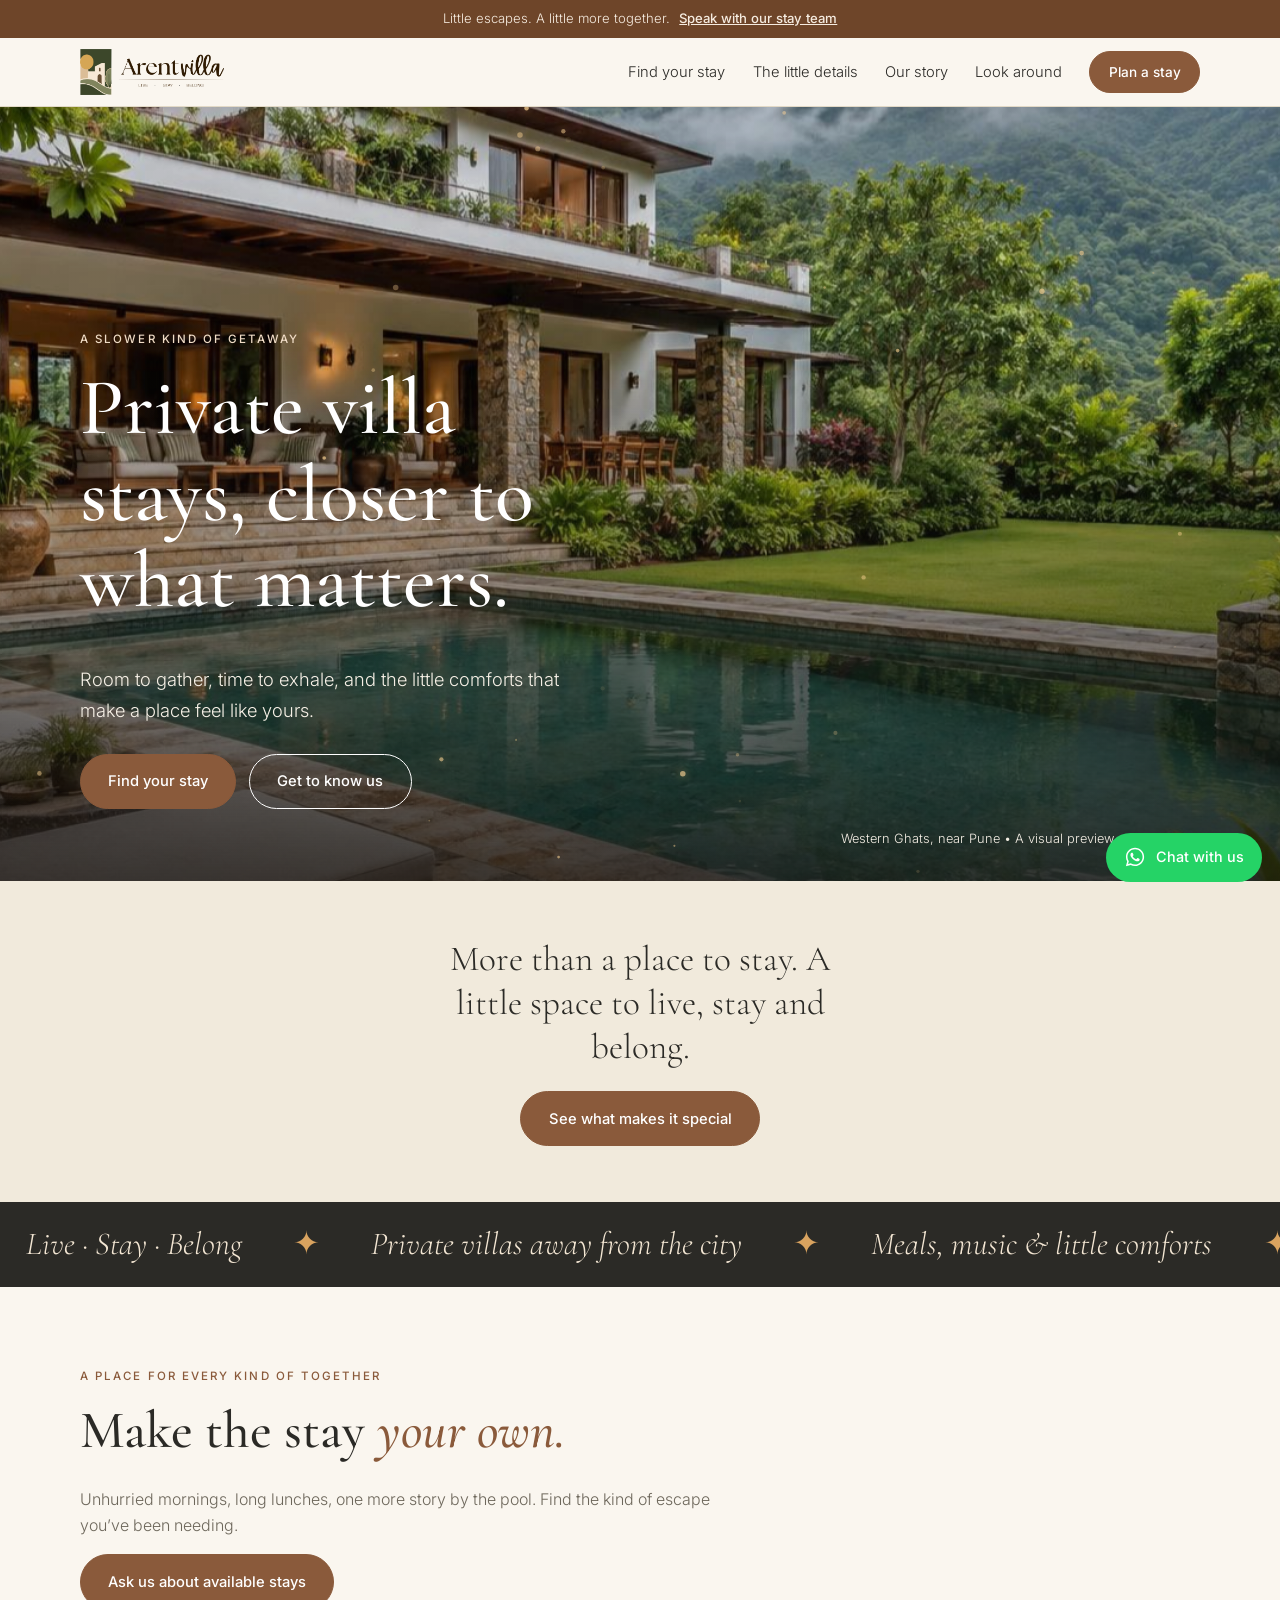
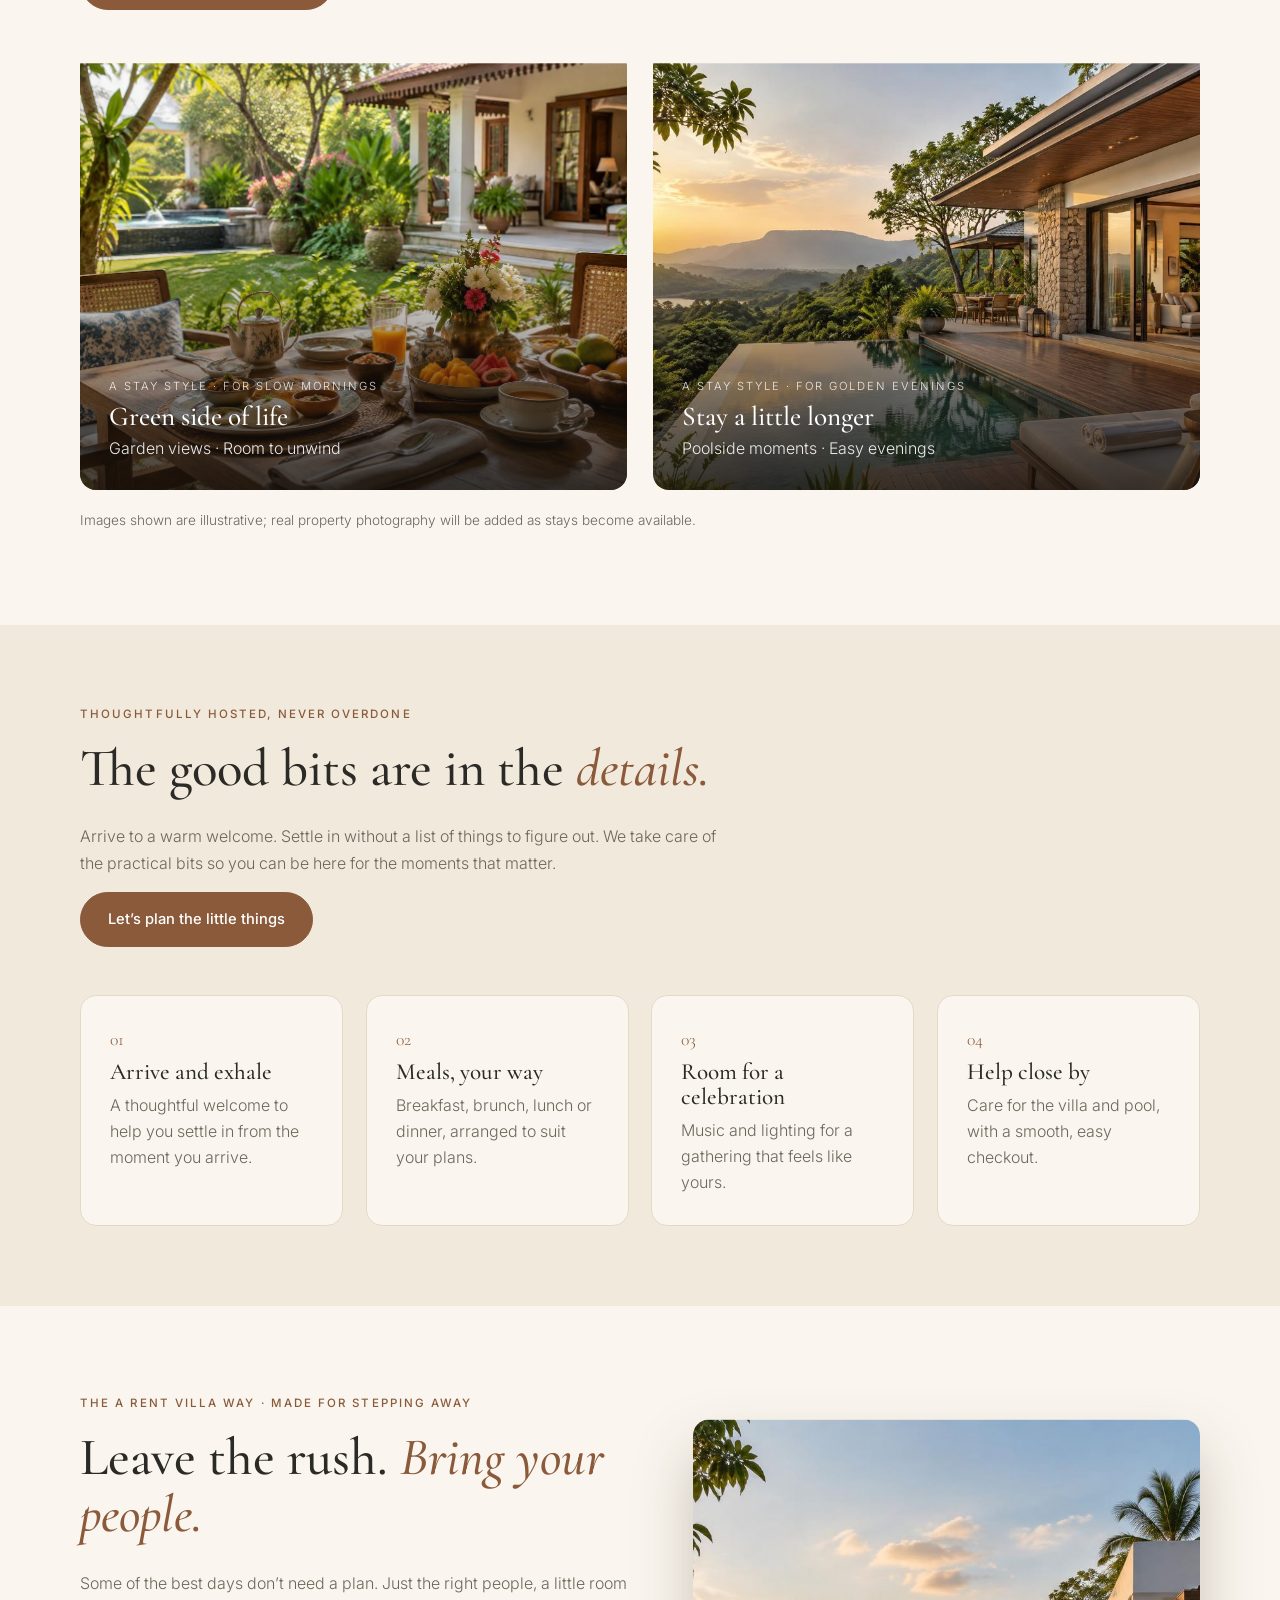
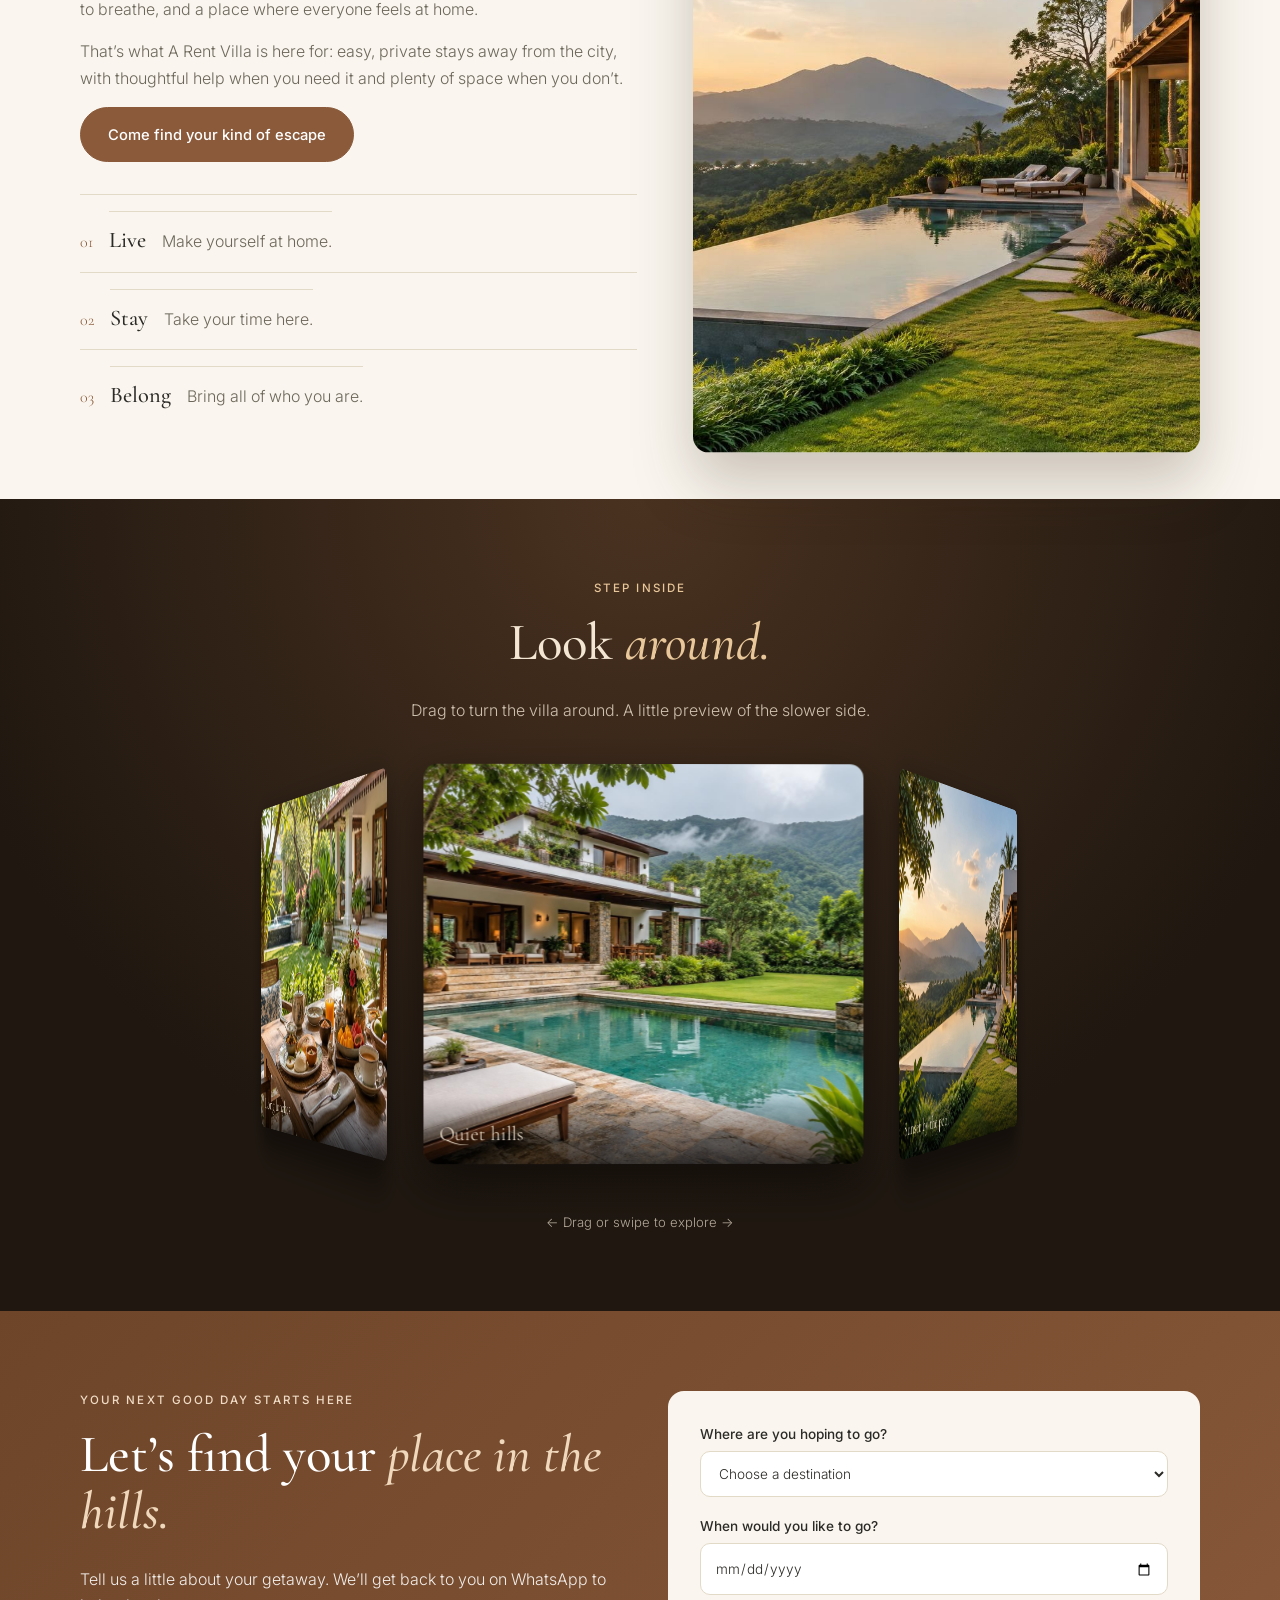
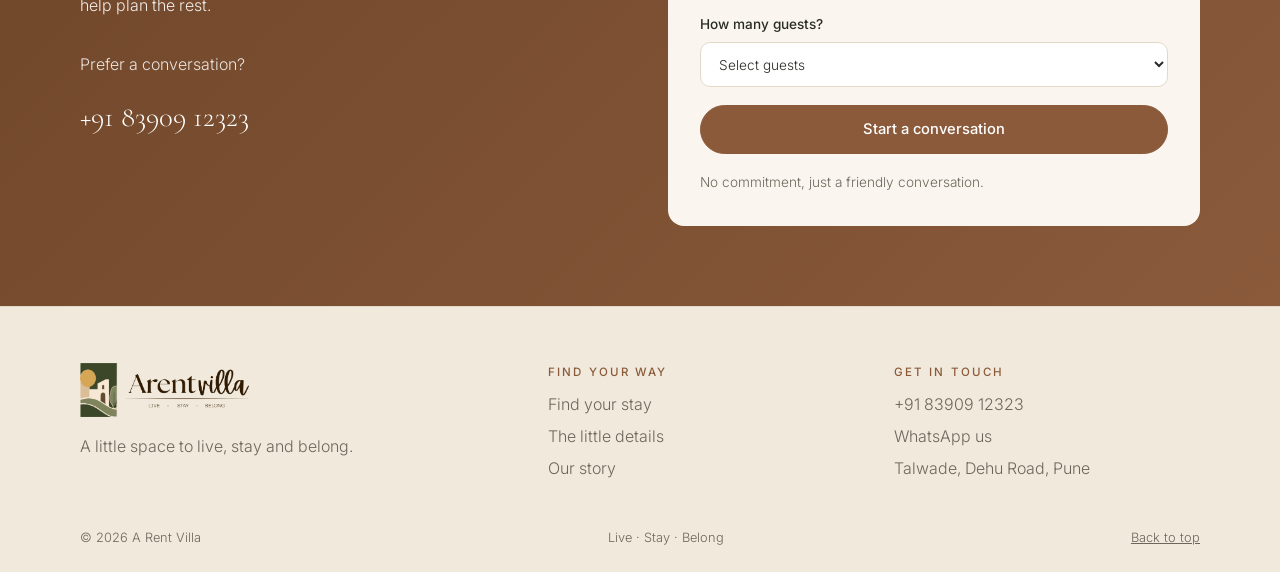
==== index.html @ eb4e5585 "Add files via upload" ====
<!DOCTYPE html>
<html lang="en">
<head>
<meta charset="utf-8">
<meta name="viewport" content="width=device-width, initial-scale=1">
<title>A Rent Villa | Private Villa Stays, Thoughtfully Hosted</title>
<meta name="description" content="Find space to slow down and be together. Discover thoughtfully hosted private villa stays around Pune with A Rent Villa.">
<meta property="og:title" content="A Rent Villa | Live • Stay • Belong">
<meta property="og:description" content="Private villa stays and little thoughtful touches, made for getting away together.">
<meta property="og:type" content="website">
<link rel="icon" type="image/png" href="[data-uri]">
<link rel="preconnect" href="https://fonts.googleapis.com">
<link rel="preconnect" href="https://fonts.gstatic.com" crossorigin>
<link href="https://fonts.googleapis.com/css2?family=Cormorant+Garamond:ital,wght@0,400;0,500;0,600;1,400;1,500&family=Inter:wght@300;400;500&display=swap" rel="stylesheet">
<style>
:root{--bg:#faf6ef;--alt:#f1eadc;--ink:#2b2a26;--muted:#6d675b;--accent:#8a5a3b;--accent-d:#6e4529;--line:#e2d9c6;--radius:16px;--serif:"Cormorant Garamond",Georgia,serif;--sans:"Inter",system-ui,sans-serif}
*{box-sizing:border-box}html{scroll-behavior:smooth;scroll-padding-top:76px}
body{margin:0;background:var(--bg);color:var(--ink);font-family:var(--sans);font-weight:300;line-height:1.65;-webkit-font-smoothing:antialiased}
img{max-width:100%;display:block}a{color:inherit}
.wrap{width:min(1120px,92%);margin:0 auto}.narrow{width:min(720px,92%)}.center{text-align:center}
h1,h2,h3{font-family:var(--serif);font-weight:500;line-height:1.08;margin:0 0 .5em}
h1{font-size:clamp(2.7rem,6.5vw,5rem)}h2{font-size:clamp(2.1rem,4.4vw,3.3rem)}h3{font-size:1.7rem}
h2 em,h1 em{font-style:italic;color:var(--accent)}
.eyebrow{text-transform:uppercase;letter-spacing:.18em;font-size:.72rem;font-weight:500;color:var(--accent);margin:0 0 1rem}
.muted{color:var(--muted)}.small{font-size:.85rem}
.btn{display:inline-block;background:var(--accent);color:#fff;text-decoration:none;padding:.9rem 1.7rem;border-radius:999px;font-weight:500;font-size:.92rem;border:1px solid var(--accent);cursor:pointer;font-family:inherit;transition:.2s}
.btn:hover{background:var(--accent-d);border-color:var(--accent-d)}
.btn-ghost{background:transparent;border-color:#fff;color:#fff}.btn-ghost:hover{background:rgba(255,255,255,.18);border-color:#fff}
.btn-light{background:#fff;color:var(--ink);border-color:#fff}.btn-light:hover{background:var(--alt);border-color:var(--alt)}
.topbar{background:var(--accent-d);color:#f6ece0;font-size:.82rem;text-align:center;padding:.5rem 4%}
.topbar a{margin-left:.6rem;font-weight:500}
.site-header{position:sticky;top:0;z-index:50;background:rgba(250,246,239,.93);backdrop-filter:blur(10px);border-bottom:1px solid var(--line)}
.header-inner{display:flex;align-items:center;justify-content:space-between;padding:.7rem 0}
.brand img{height:46px;width:auto}
.main-nav{display:flex;align-items:center;gap:1.7rem;font-size:.92rem}
.main-nav a{text-decoration:none}.main-nav a:not(.btn):hover{color:var(--accent)}.main-nav .btn{padding:.55rem 1.15rem;font-size:.85rem}
.nav-toggle{display:none;background:none;border:0;width:40px;height:40px;cursor:pointer;padding:0}
.nav-toggle span{display:block;height:2px;background:var(--ink);margin:6px 8px}
/* hero */
.hero{position:relative;min-height:86vh;display:flex;align-items:flex-end;overflow:hidden;background:#3a342b}
.slide{position:absolute;inset:0;width:100%;height:100%;object-fit:cover;opacity:0;transition:opacity 1.4s ease}
.slide.active{opacity:1}
.hero-overlay{position:absolute;inset:0;background:linear-gradient(to top,rgba(20,16,12,.82),rgba(20,16,12,.12) 70%)}
.hero-copy{position:relative;padding:0 0 4.5rem;color:#fff}
.hero-copy h1{max-width:13ch;color:#fff}.hero-copy .lead{font-size:1.15rem;max-width:44ch;color:#f5efe5}
.actions{display:flex;gap:.8rem;flex-wrap:wrap;margin-top:1.8rem}
.hero-meta{position:absolute;right:4%;bottom:2rem;z-index:2;color:#f5efe5;font-size:.8rem;display:flex;align-items:center;gap:1rem}
.dots{display:flex;gap:.45rem}.dots button{width:9px;height:9px;border-radius:50%;border:0;background:rgba(255,255,255,.5);cursor:pointer;padding:0}.dots button.on{background:#fff}
.tagline{padding:3.5rem 0;text-align:center;background:var(--alt)}
.tagline p.big{font-family:var(--serif);font-size:clamp(1.5rem,3vw,2.2rem);margin:0 auto 1.4rem;max-width:26ch;line-height:1.25}
.section{padding:5rem 0}.alt{background:var(--alt)}
.sec-head{max-width:640px;margin-bottom:2.5rem}
.stay-grid{display:grid;grid-template-columns:1fr 1fr;gap:1.6rem}
.stay{position:relative;border-radius:var(--radius);overflow:hidden;min-height:440px;display:flex;align-items:flex-end;color:#fff}
.stay img{position:absolute;inset:0;width:100%;height:100%;object-fit:cover;transition:transform .8s}
.stay:hover img{transform:scale(1.04)}
.stay::after{content:"";position:absolute;inset:0;background:linear-gradient(to top,rgba(20,16,12,.8),transparent 60%)}
.stay div{position:relative;z-index:1;padding:1.8rem}.stay .tag{font-size:.7rem;letter-spacing:.18em;text-transform:uppercase;opacity:.85}
.stay h3{margin:.3rem 0 .2rem;color:#fff}.stay p{margin:0;opacity:.9}
.steps{display:grid;grid-template-columns:repeat(auto-fit,minmax(230px,1fr));gap:1.4rem;margin-top:3rem}
.step{background:var(--bg);border:1px solid var(--line);border-radius:var(--radius);padding:1.8rem}
.step .n{font-family:var(--serif);font-size:1.1rem;color:var(--accent)}.step h3{font-size:1.45rem;margin:.4rem 0}.step p{margin:0;color:var(--muted)}
.story{display:grid;grid-template-columns:1.1fr 1fr;gap:3.5rem;align-items:center}
.story-img{border-radius:var(--radius);aspect-ratio:4/5;object-fit:cover;width:100%}
.lbs{display:grid;gap:1rem;margin-top:2rem}.lbs div{display:flex;gap:1rem;align-items:baseline;border-top:1px solid var(--line);padding-top:1rem}
.lbs .n{font-family:var(--serif);color:var(--accent)}.lbs h3{font-size:1.4rem;margin:0}.lbs p{margin:0;color:var(--muted)}
.plan{background:linear-gradient(135deg,#6e4529,#8a5a3b);color:#fff;padding:5rem 0}
.plan .wrap{display:grid;grid-template-columns:1fr 1fr;gap:3.5rem;align-items:start}
.plan h2 em{color:#f0d8bd}.plan .eyebrow{color:#f0dcc6}
.plan a.tel{font-family:var(--serif);font-size:1.8rem;text-decoration:none;display:inline-block}
form{background:var(--bg);color:var(--ink);border-radius:var(--radius);padding:2rem;display:grid;gap:1.1rem}
label{display:grid;gap:.4rem;font-size:.85rem;font-weight:500}
select,input{font:inherit;font-weight:300;padding:.8rem .9rem;border-radius:10px;border:1px solid var(--line);background:#fff;color:var(--ink)}
select:focus,input:focus{outline:2px solid var(--accent);outline-offset:1px}.invalid{border-color:#c0392b!important}
.error{color:#c0392b;margin:0;font-size:.9rem}
.site-footer{background:var(--alt);padding:3.5rem 0 1.5rem;border-top:1px solid var(--line)}
.footer-grid{display:grid;grid-template-columns:1.4fr 1fr 1fr;gap:2.5rem}.foot-logo{height:54px;width:auto;margin-bottom:1rem}
.footer-grid h4{margin:0 0 .6rem;font-family:var(--sans);font-size:.72rem;letter-spacing:.18em;text-transform:uppercase;color:var(--accent);font-weight:500}
.footer-grid a{display:block;text-decoration:none;color:var(--muted);margin:.35rem 0}.footer-grid a:hover{color:var(--accent)}.footer-grid p{color:var(--muted);margin:.3rem 0}
.copy{margin-top:2.5rem;display:flex;justify-content:space-between;flex-wrap:wrap;gap:.5rem;font-size:.8rem;color:var(--muted)}
.quick{position:fixed;right:18px;bottom:calc(18px + env(safe-area-inset-bottom,0px));z-index:60}
.quick a{display:flex;align-items:center;gap:.6rem;text-decoration:none;color:#fff;background:#25D366;font-weight:500;font-size:.9rem;padding:.8rem 1.15rem;border-radius:999px;animation:pulse 2.4s ease-out infinite}
.quick svg{width:22px;height:22px;fill:currentColor}
@keyframes pulse{0%{box-shadow:0 0 0 0 rgba(37,211,102,.55),0 6px 18px rgba(0,0,0,.28)}70%{box-shadow:0 0 0 16px rgba(37,211,102,0),0 6px 18px rgba(0,0,0,.28)}100%{box-shadow:0 0 0 0 rgba(37,211,102,0),0 6px 18px rgba(0,0,0,.28)}}
.reveal{opacity:0;transform:translateY(18px);transition:opacity .7s,transform .7s}.reveal.in{opacity:1;transform:none}
@media (prefers-reduced-motion:reduce){.reveal{opacity:1;transform:none;transition:none}.quick a{animation:none}.slide{transition:none}html{scroll-behavior:auto}}
@media (max-width:820px){
.nav-toggle{display:block}
.main-nav{position:absolute;top:100%;left:0;right:0;background:var(--bg);border-bottom:1px solid var(--line);flex-direction:column;align-items:flex-start;padding:1rem 4%;gap:1rem;display:none}.main-nav.open{display:flex}
.stay-grid,.story,.plan .wrap,.footer-grid{grid-template-columns:1fr;gap:2rem}.stay{min-height:360px}.hero{min-height:78vh}
.hero-meta{position:relative;right:auto;bottom:auto;padding:0 4% 1.2rem}.hero{flex-direction:column;justify-content:flex-end;align-items:stretch}
.quick a{padding:.9rem;border-radius:50%}.quick a span{display:none}.quick svg{width:28px;height:28px}}

/* ===== 3D + motion layer ===== */
.progress{position:fixed;top:0;left:0;height:3px;width:100%;transform-origin:0 50%;transform:scaleX(0);background:linear-gradient(90deg,#d9a35f,#8a5a3b);z-index:100}
.hero{--mx:0;--my:0;perspective:1200px}
.slide{scale:1.12;translate:calc(var(--mx)*-16px) calc(var(--my)*-10px)}
.slide.active{animation:kb 9s ease-out forwards}
@keyframes kb{from{scale:1.12}to{scale:1.22}}
.hero-copy{translate:calc(var(--mx)*10px) calc(var(--my)*7px);transition:translate .2s ease-out}
.hero-dust{position:absolute;inset:0;width:100%;height:100%;pointer-events:none;z-index:1}
.hero-copy,.hero-meta{z-index:2}
.w{display:inline-block;opacity:0;transform:translateY(46px) rotateX(-55deg);transform-origin:50% 100%;animation:wordin .95s cubic-bezier(.2,.75,.2,1) forwards;animation-delay:calc(var(--d)*110ms + .25s)}
@keyframes wordin{to{opacity:1;transform:none}}
.hero-copy .eyebrow,.hero-copy .lead,.hero-copy .actions{opacity:0;animation:fadeup .9s ease forwards}
.hero-copy .eyebrow{animation-delay:.1s}.hero-copy .lead{animation-delay:.95s}.hero-copy .actions{animation-delay:1.15s}
@keyframes fadeup{from{opacity:0;transform:translateY(18px)}to{opacity:1;transform:none}}
/* marquee */
.marquee{overflow:hidden;background:var(--ink);color:#f3e6d3;padding:1rem 0;white-space:nowrap}
.marquee-track{display:inline-flex;animation:scrollx 28s linear infinite}
.marquee span{font-family:var(--serif);font-size:clamp(1.3rem,2.6vw,2rem);font-style:italic;padding:0 1.6rem}
.marquee span i{color:#d9a35f;font-style:normal;padding-left:3.2rem}
@keyframes scrollx{to{transform:translateX(-50%)}}
.marquee:hover .marquee-track{animation-play-state:paused}
/* tilt cards */
.stay,.step{transform-style:preserve-3d;will-change:transform}
.stay::before{content:"";position:absolute;inset:0;z-index:2;pointer-events:none;opacity:0;transition:opacity .3s;background:radial-gradient(circle at var(--gx,50%) var(--gy,50%),rgba(255,255,255,.28),transparent 55%)}
.stay.tilting::before{opacity:1}
.stay div{transform:translateZ(40px)}
.step{transition:box-shadow .3s,background .3s}.step.tilting{box-shadow:0 18px 40px rgba(60,40,20,.18);background:#fffaf2}
.story-img{box-shadow:0 30px 60px rgba(60,40,20,.25)}
/* 3D ring */
.look{background:radial-gradient(circle at 50% 0,#4a3220,#1f1710 70%);color:#f3e6d3;padding:5rem 0 4rem;overflow:hidden}
.look .eyebrow{color:#e8c79a}.look h2 em{color:#e8c79a}
.look .sec-head{margin-inline:auto;text-align:center}
.scene{perspective:1500px;height:clamp(300px,46vw,440px);margin-top:1rem;touch-action:pan-y;cursor:grab;user-select:none;-webkit-user-select:none}
.scene.drag{cursor:grabbing}
.ring{position:relative;width:var(--pw,420px);height:100%;margin:0 auto;transform-style:preserve-3d;transform:translateZ(calc(var(--r)*-1)) rotateY(var(--rot,0deg))}
.panel{position:absolute;inset:0 0 40px 0;border-radius:14px;overflow:hidden;backface-visibility:hidden;box-shadow:0 20px 50px rgba(0,0,0,.5);transform:rotateY(calc(var(--i)*var(--step))) translateZ(var(--r));background:#2a2018}
.panel img{width:100%;height:100%;object-fit:cover;pointer-events:none;-webkit-user-drag:none}
.panel span{position:absolute;left:0;right:0;bottom:0;padding:1.4rem 1rem .8rem;background:linear-gradient(to top,rgba(0,0,0,.7),transparent);font-family:var(--serif);font-size:1.25rem}
.look .hint{text-align:center;font-size:.82rem;opacity:.7;margin-top:.5rem}
/* floating accent */
.float{animation:floaty 6s ease-in-out infinite}
@keyframes floaty{0%,100%{translate:0 0}50%{translate:0 -10px}}
.tagline .btn{animation:floaty 5s ease-in-out infinite}
@media (prefers-reduced-motion:reduce){
 .slide.active,.marquee-track,.float,.tagline .btn{animation:none}
 .w,.hero-copy .eyebrow,.hero-copy .lead,.hero-copy .actions{opacity:1;animation:none;transform:none}
}
</style>
</head>
<body>
<div class="progress" id="progress"></div>

<div class="topbar">Little escapes. A little more together.<a href="tel:+918390912323">Speak with our stay team</a></div>
<header class="site-header" id="home"><div class="wrap header-inner">
<a class="brand" href="#home" aria-label="A Rent Villa home"><img data-img="logo" alt="A Rent Villa — Live, Stay, Belong" width="1069" height="341"></a>
<button class="nav-toggle" aria-label="Toggle menu" aria-expanded="false"><span></span><span></span></button>
<nav class="main-nav" id="main-nav"><a href="#stays">Find your stay</a><a href="#thoughtful-details">The little details</a><a href="#our-story">Our story</a><a href="#look-around">Look around</a><a class="btn" href="#plan">Plan a stay</a></nav>
</div></header>
<section class="hero" aria-label="Featured villa">
<img class="slide active" data-img="s1" alt="A quiet villa and pool overlooking the green hills">
<img class="slide" data-img="s2" alt="A villa and infinity pool at sunset">
<img class="slide" data-img="s3" alt="A softly lit private villa and pool at golden hour">
<div class="hero-overlay"></div>
<canvas class="hero-dust" id="dust" aria-hidden="true"></canvas>
<div class="wrap hero-copy"><p class="eyebrow" style="color:#f0dcc6">A slower kind of getaway</p>
<h1>Private villa stays, closer to what matters.</h1>
<p class="lead">Room to gather, time to exhale, and the little comforts that make a place feel like yours.</p>
<div class="actions"><a class="btn" href="#plan">Find your stay</a><a class="btn btn-ghost" href="#our-story">Get to know us</a></div></div>
<div class="hero-meta"><span>Western Ghats, near Pune • A visual preview</span><span id="slide-count">01 / 03</span><div class="dots" id="dots"><button class="on" aria-label="Slide 1"></button><button aria-label="Slide 2"></button><button aria-label="Slide 3"></button></div></div>
</section>
<section class="tagline"><div class="wrap narrow"><p class="big">More than a place to stay. A little space to live, stay and belong.</p><a class="btn" href="#thoughtful-details">See what makes it special</a></div></section>
<div class="marquee" aria-hidden="true"><div class="marquee-track"><span>Live · Stay · Belong<i>✦</i></span><span>Private villas away from the city<i>✦</i></span><span>Meals, music &amp; little comforts<i>✦</i></span><span>Live · Stay · Belong<i>✦</i></span><span>Private villas away from the city<i>✦</i></span><span>Meals, music &amp; little comforts<i>✦</i></span><span>Live · Stay · Belong<i>✦</i></span><span>Private villas away from the city<i>✦</i></span><span>Meals, music &amp; little comforts<i>✦</i></span><span>Live · Stay · Belong<i>✦</i></span><span>Private villas away from the city<i>✦</i></span><span>Meals, music &amp; little comforts<i>✦</i></span></div></div>
<section class="section" id="stays"><div class="wrap">
<div class="sec-head reveal"><p class="eyebrow">A place for every kind of together</p><h2>Make the stay <em>your own.</em></h2><p class="muted">Unhurried mornings, long lunches, one more story by the pool. Find the kind of escape you’ve been needing.</p><a class="btn" href="#plan">Ask us about available stays</a></div>
<div class="stay-grid">
<article class="stay reveal"><img data-parallax="30" data-img="garden" alt="Open-air villa veranda looking out to a garden and hills"><div><span class="tag">A stay style · For slow mornings</span><h3>Green side of life</h3><p>Garden views · Room to unwind</p></div></article>
<article class="stay reveal"><img data-parallax="30" data-img="evening" alt="A softly lit private villa and pool at golden hour"><div><span class="tag">A stay style · For golden evenings</span><h3>Stay a little longer</h3><p>Poolside moments · Easy evenings</p></div></article>
</div><p class="muted small" style="margin-top:1.2rem">Images shown are illustrative; real property photography will be added as stays become available.</p></div></section>
<section class="section alt" id="thoughtful-details"><div class="wrap">
<div class="sec-head reveal"><p class="eyebrow">Thoughtfully hosted, never overdone</p><h2>The good bits are in the <em>details.</em></h2><p class="muted">Arrive to a warm welcome. Settle in without a list of things to figure out. We take care of the practical bits so you can be here for the moments that matter.</p><a class="btn" href="#plan">Let’s plan the little things</a></div>
<div class="steps">
<div class="step reveal"><span class="n">01</span><h3>Arrive and exhale</h3><p>A thoughtful welcome to help you settle in from the moment you arrive.</p></div>
<div class="step reveal"><span class="n">02</span><h3>Meals, your way</h3><p>Breakfast, brunch, lunch or dinner, arranged to suit your plans.</p></div>
<div class="step reveal"><span class="n">03</span><h3>Room for a celebration</h3><p>Music and lighting for a gathering that feels like yours.</p></div>
<div class="step reveal"><span class="n">04</span><h3>Help close by</h3><p>Care for the villa and pool, with a smooth, easy checkout.</p></div>
</div></div></section>
<section class="section" id="our-story"><div class="wrap story">
<div class="reveal"><p class="eyebrow">The A Rent Villa way · Made for stepping away</p><h2>Leave the rush. <em>Bring your people.</em></h2>
<p class="muted">Some of the best days don’t need a plan. Just the right people, a little room to breathe, and a place where everyone feels at home.</p>
<p class="muted">That’s what A Rent Villa is here for: easy, private stays away from the city, with thoughtful help when you need it and plenty of space when you don’t.</p>
<a class="btn" href="#plan">Come find your kind of escape</a>
<div class="lbs"><div><span class="n">01</span><div><h3>Live</h3><p>Make yourself at home.</p></div></div><div><span class="n">02</span><div><h3>Stay</h3><p>Take your time here.</p></div></div><div><span class="n">03</span><div><h3>Belong</h3><p>Bring all of who you are.</p></div></div></div></div>
<img class="story-img reveal" data-parallax="40" data-img="s2" alt="A villa and infinity pool at sunset over the hills">
</div></section>
<section class="look" id="look-around"><div class="wrap">
<div class="sec-head"><p class="eyebrow">Step inside</p><h2>Look <em>around.</em></h2><p style="opacity:.8">Drag to turn the villa around. A little preview of the slower side.</p></div></div>
<div class="scene" id="scene"><div class="ring" id="ring"></div></div>
<p class="hint">← Drag or swipe to explore →</p></section>
<section class="plan" id="plan"><div class="wrap">
<div><p class="eyebrow">Your next good day starts here</p><h2>Let’s find your <em>place in the hills.</em></h2>
<p style="opacity:.9">Tell us a little about your getaway. We’ll get back to you on WhatsApp to help plan the rest.</p>
<p style="margin-top:2rem;opacity:.85">Prefer a conversation?</p><a class="tel" href="tel:+918390912323">+91 83909 12323</a></div>
<form id="plan-form" novalidate>
<label>Where are you hoping to go?<select name="dest" required><option value="">Choose a destination</option><option>Near Pune</option><option>Western Ghats</option><option>Somewhere peaceful</option></select></label>
<label>When would you like to go?<input type="date" name="date"></label>
<label>How many guests?<select name="guests" required><option value="">Select guests</option><option>1–2 guests</option><option>3–5 guests</option><option>6–8 guests</option><option>9+ guests</option></select></label>
<p class="error" id="form-error" role="alert" hidden></p>
<button class="btn" type="submit">Start a conversation</button>
<p class="muted small" style="margin:0">No commitment, just a friendly conversation.</p>
</form></div></section>
<footer class="site-footer"><div class="wrap">
<div class="footer-grid">
<div><img class="foot-logo" data-img="logo" alt="A Rent Villa" width="1069" height="341"><p>A little space to live, stay and belong.</p></div>
<div><h4>Find your way</h4><a href="#stays">Find your stay</a><a href="#thoughtful-details">The little details</a><a href="#our-story">Our story</a></div>
<div><h4>Get in touch</h4><a href="tel:+918390912323">+91 83909 12323</a><a href="https://wa.me/918390912323" target="_blank" rel="noopener">WhatsApp us</a><p>Talwade, Dehu Road, Pune</p></div>
</div>
<div class="copy"><span>© 2026 A Rent Villa</span><span>Live · Stay · Belong</span><a href="#home">Back to top</a></div>
</div></footer>
<div class="quick"><a href="https://wa.me/918390912323?text=Hello%20A%20Rent%20Villa%2C%20I%20would%20like%20to%20know%20more%20about%20your%20stays." target="_blank" rel="noopener" aria-label="Chat on WhatsApp"><svg viewBox="0 0 24 24" aria-hidden="true"><path d="M12.04 2C6.58 2 2.13 6.45 2.13 11.91c0 1.75.46 3.45 1.32 4.95L2.05 22l5.25-1.38a9.9 9.9 0 0 0 4.74 1.21c5.46 0 9.91-4.45 9.91-9.91S17.5 2 12.04 2zm0 18.15c-1.48 0-2.93-.4-4.2-1.15l-.3-.18-3.12.82.83-3.04-.2-.31a8.2 8.2 0 0 1-1.26-4.38c0-4.54 3.7-8.24 8.25-8.24 4.54 0 8.24 3.7 8.24 8.24s-3.7 8.24-8.24 8.24zm4.52-6.16c-.25-.12-1.47-.72-1.69-.81-.23-.08-.39-.12-.56.12-.17.25-.64.81-.78.97-.14.17-.29.19-.54.06-.25-.12-1.05-.39-1.99-1.23-.74-.66-1.23-1.47-1.38-1.72-.14-.25-.02-.38.11-.5.11-.11.25-.29.37-.43.12-.14.17-.25.25-.41.08-.17.04-.31-.02-.43-.06-.12-.56-1.34-.76-1.84-.2-.48-.4-.42-.56-.42h-.48c-.17 0-.43.06-.66.31-.22.25-.86.85-.86 2.07 0 1.22.89 2.4 1.01 2.56.12.17 1.75 2.67 4.23 3.74.59.26 1.05.41 1.41.52.59.19 1.13.16 1.56.1.48-.07 1.47-.6 1.67-1.18.21-.58.21-1.07.14-1.18-.06-.1-.23-.16-.48-.29z"/></svg><span>Chat with us</span></a></div>

<script>(function(){'use strict';
var IMG={"s1": "[data-uri]", "s2": "[data-uri]", "s3": "[data-uri]", "garden": "[data-uri]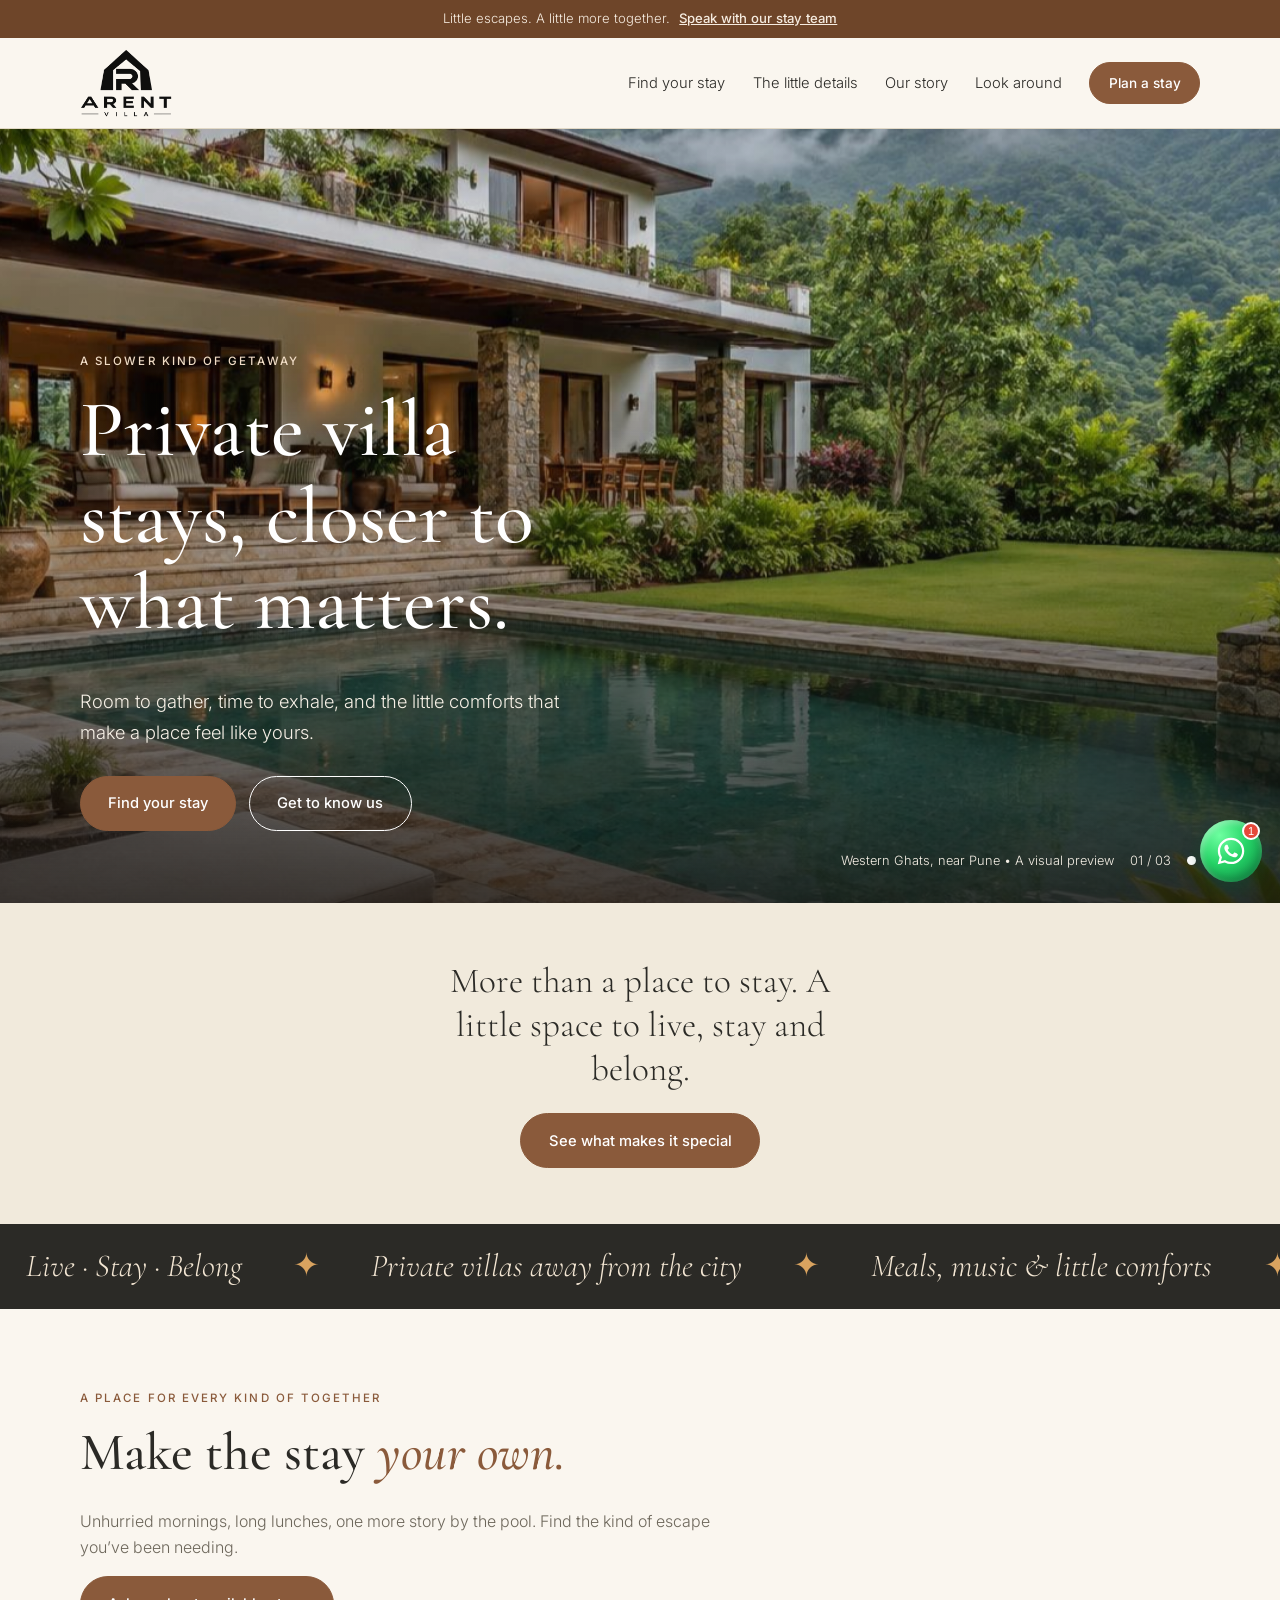
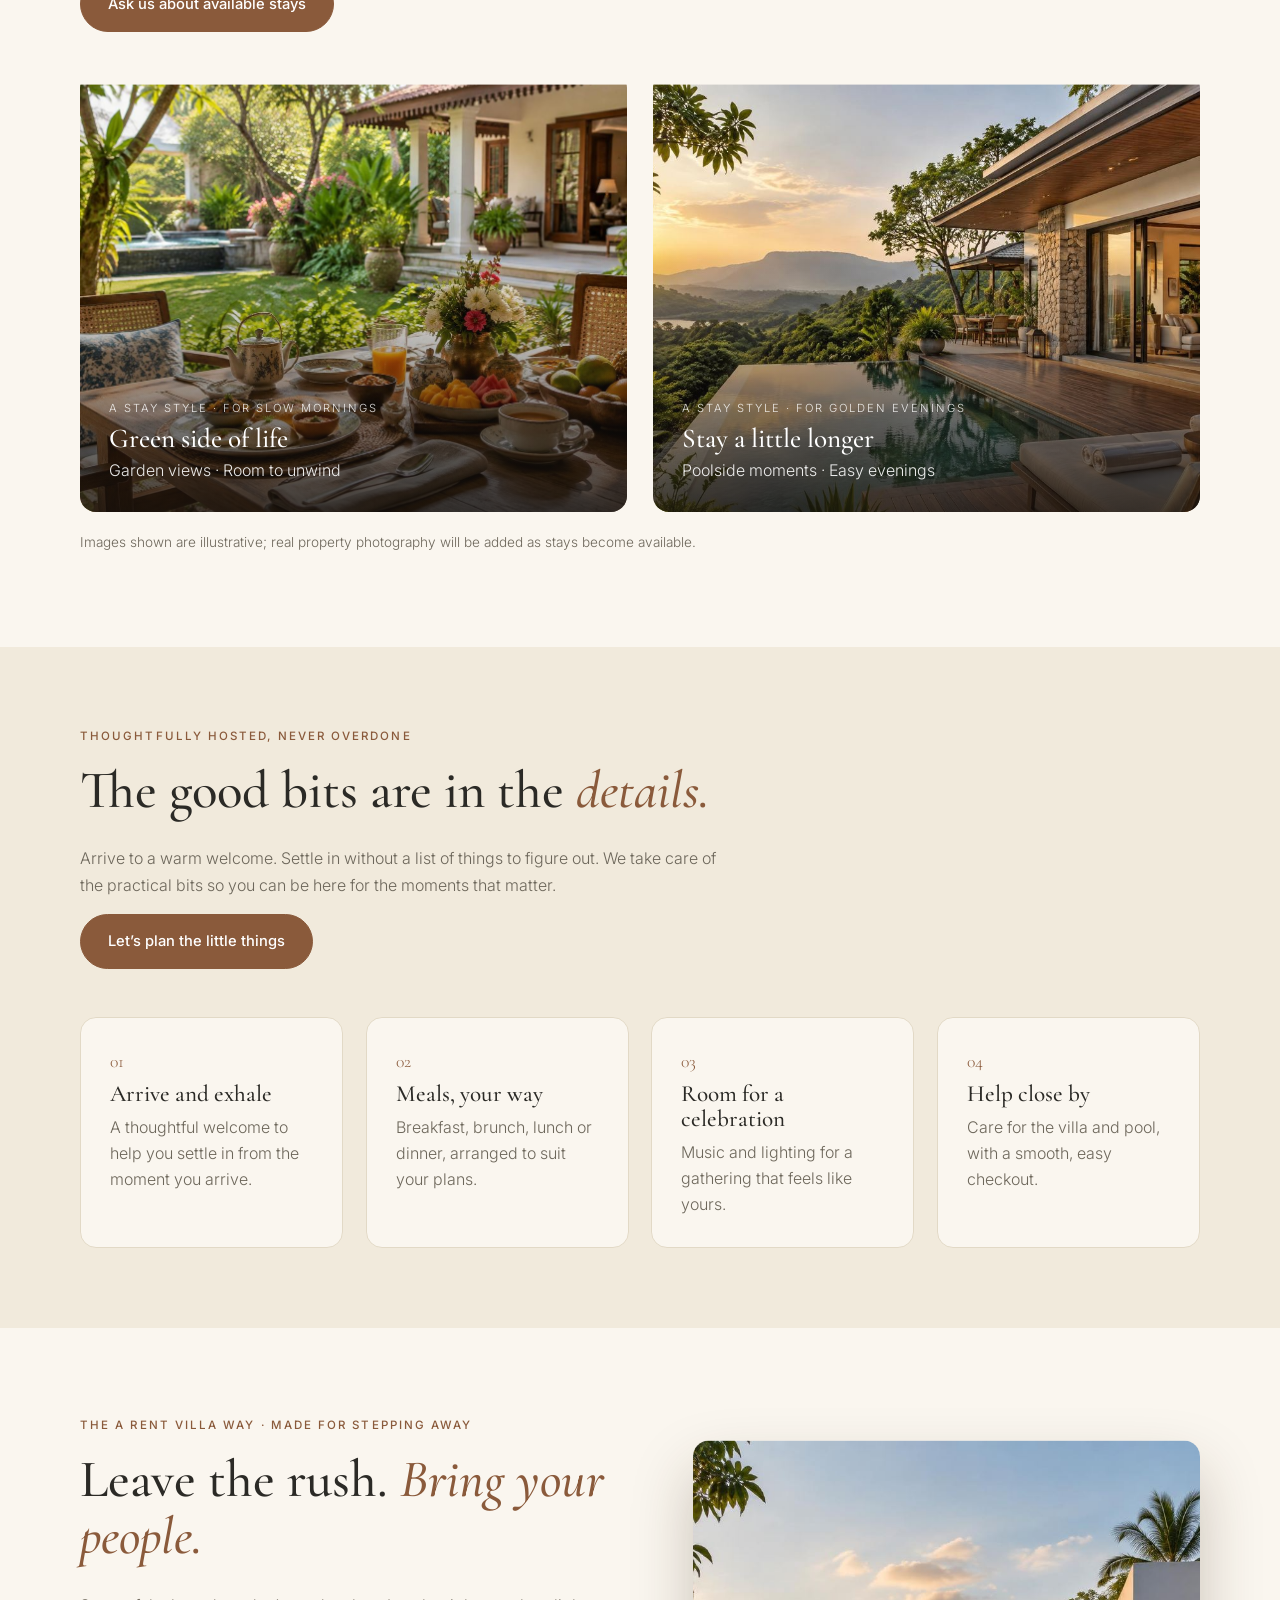
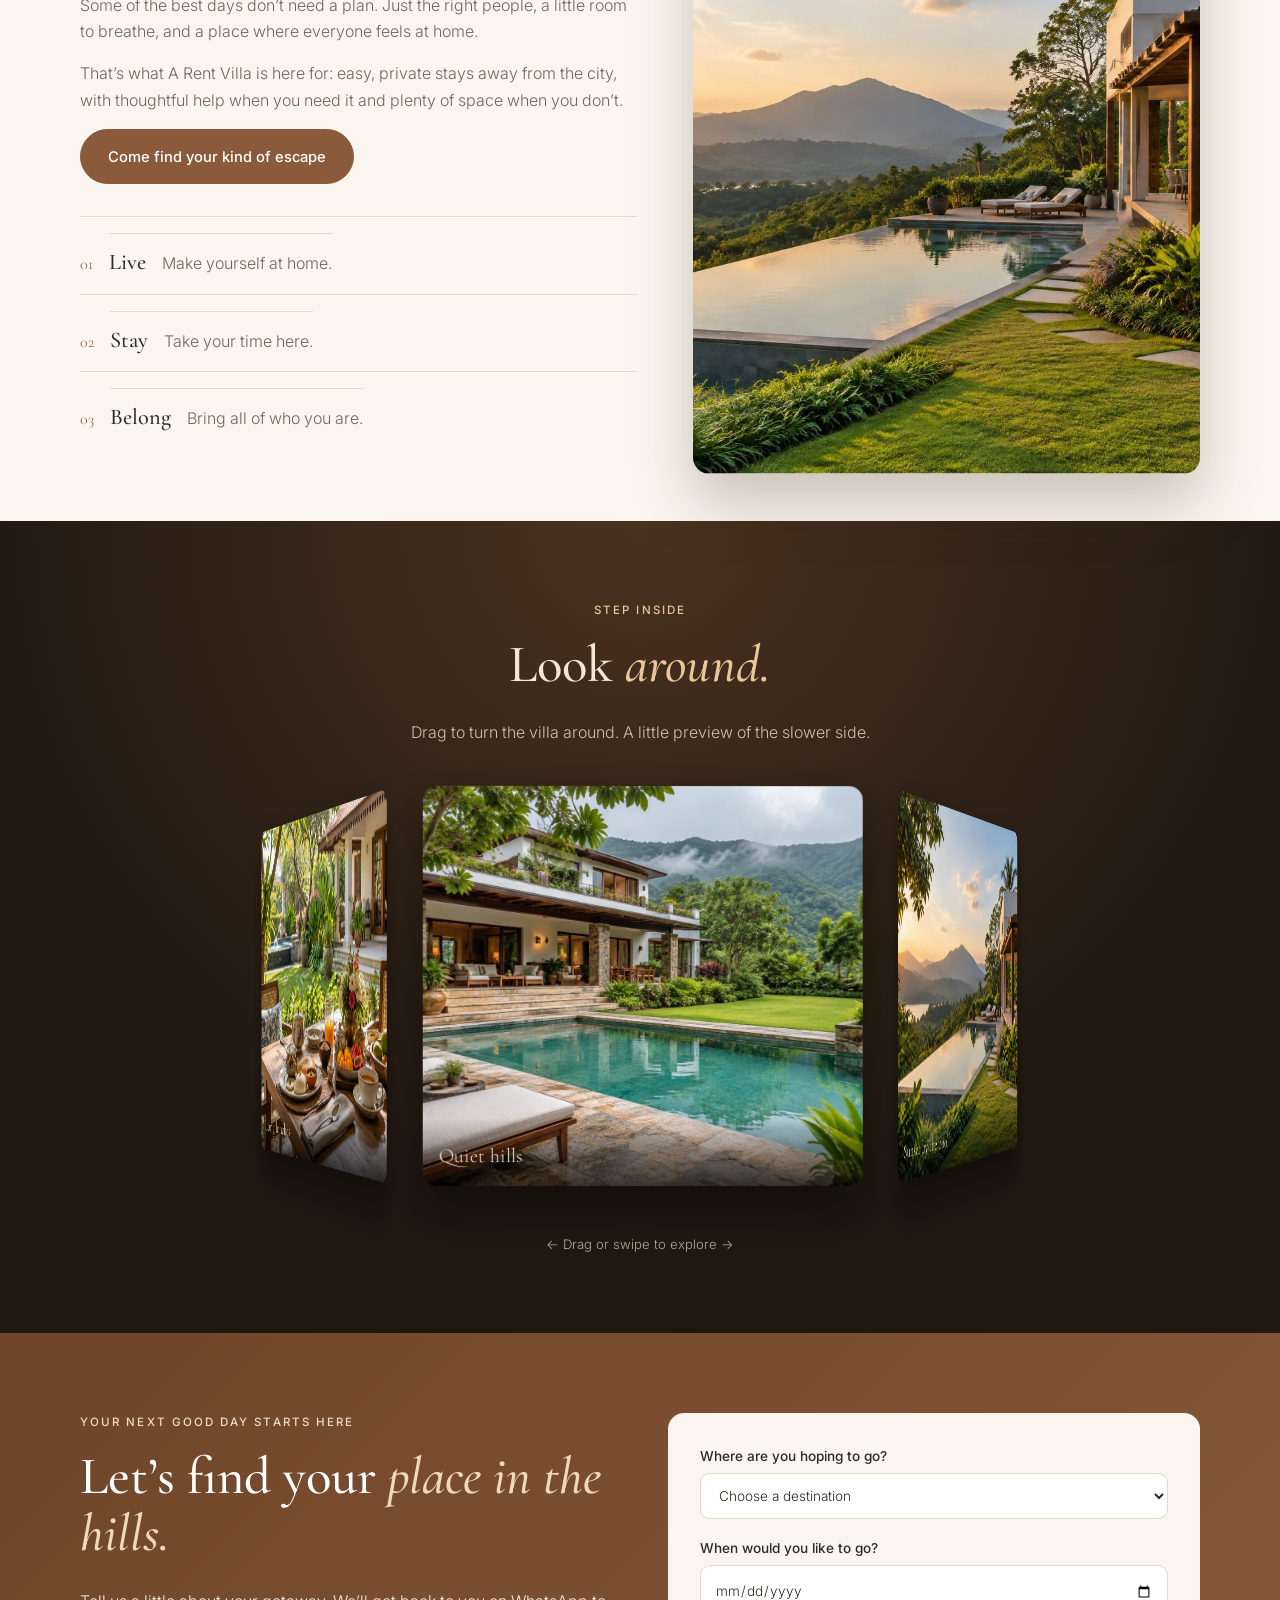
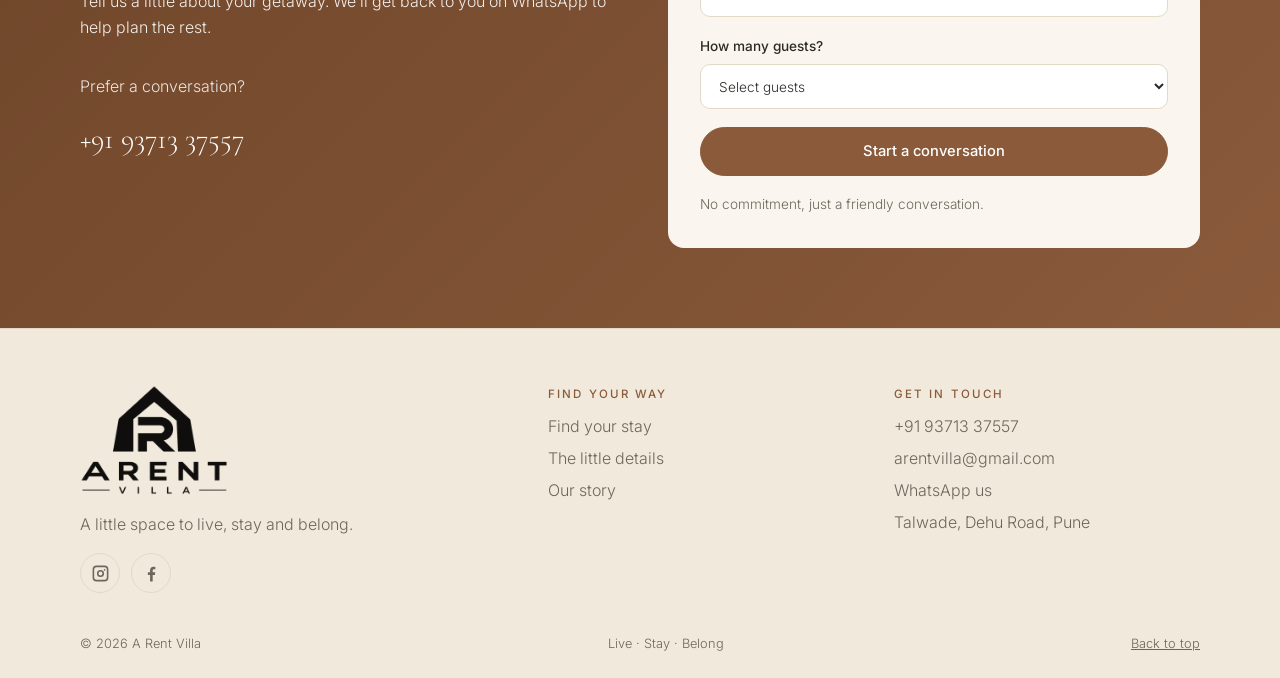
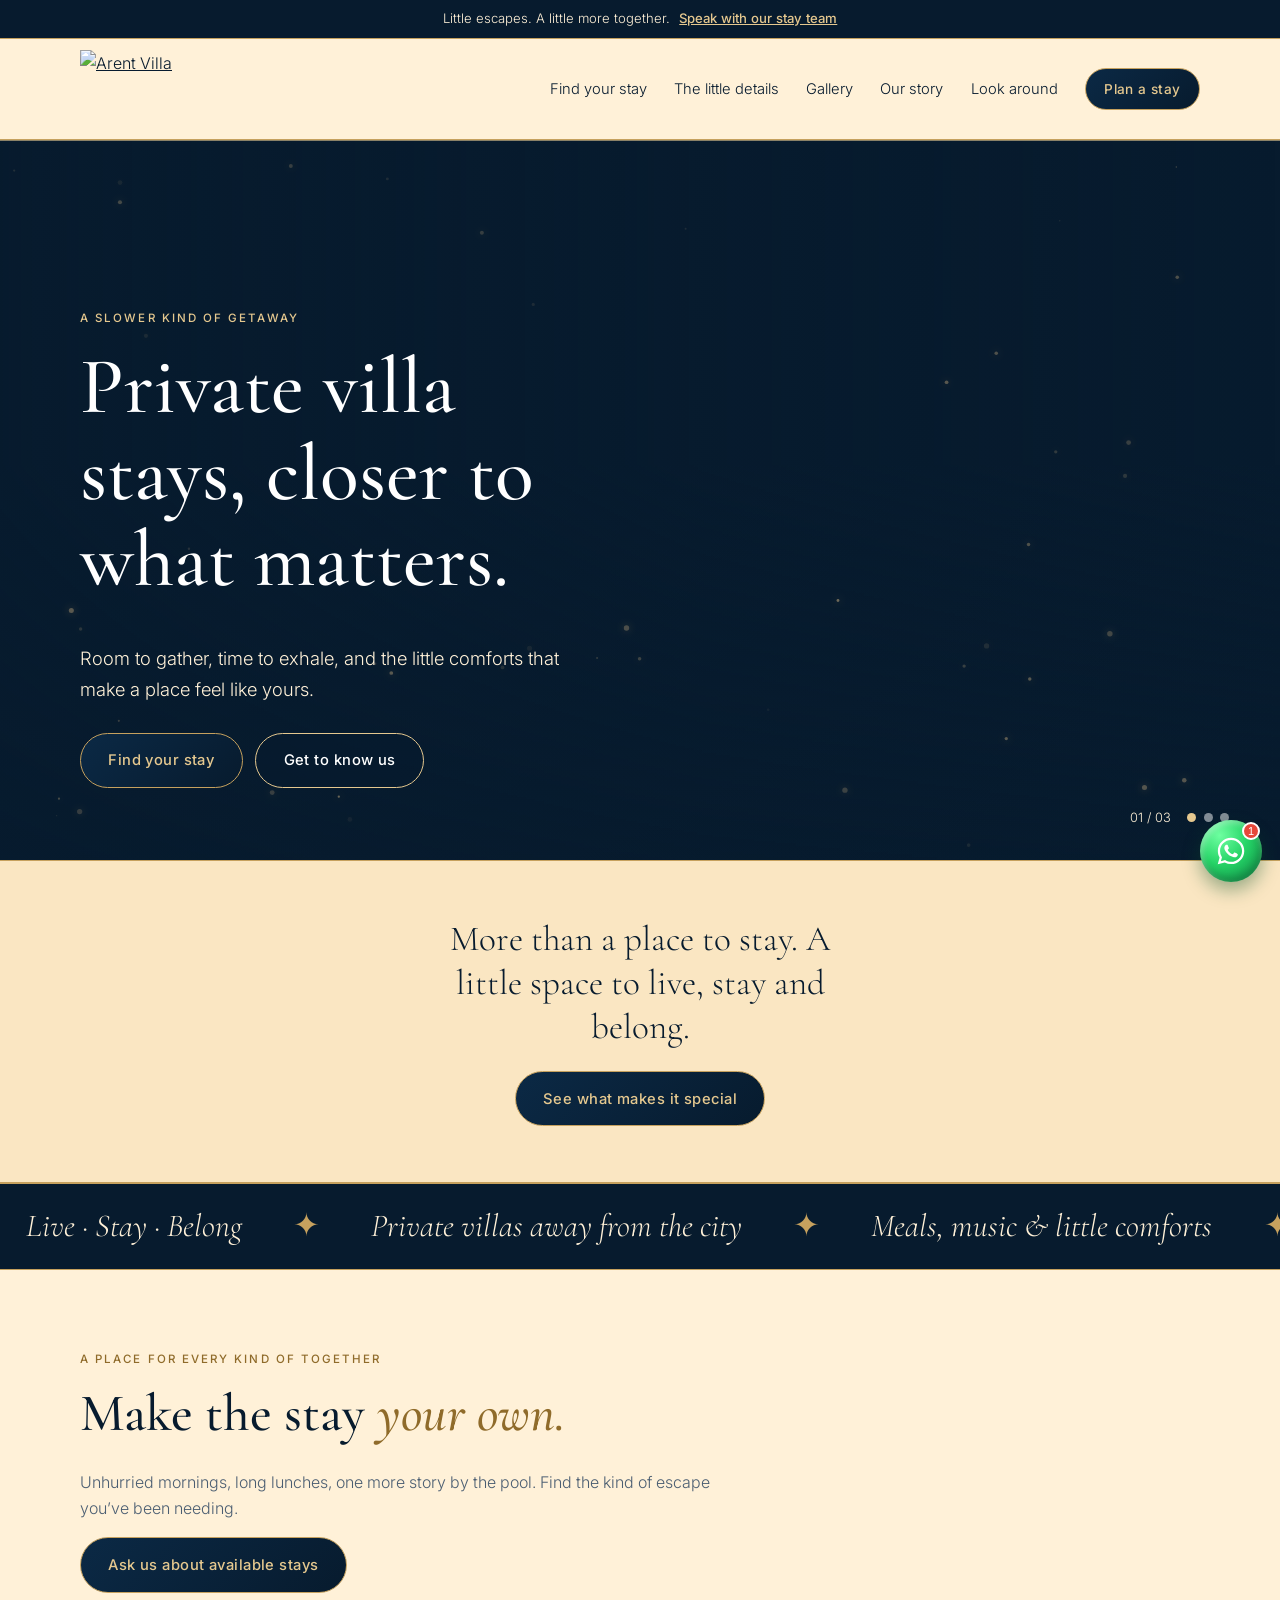
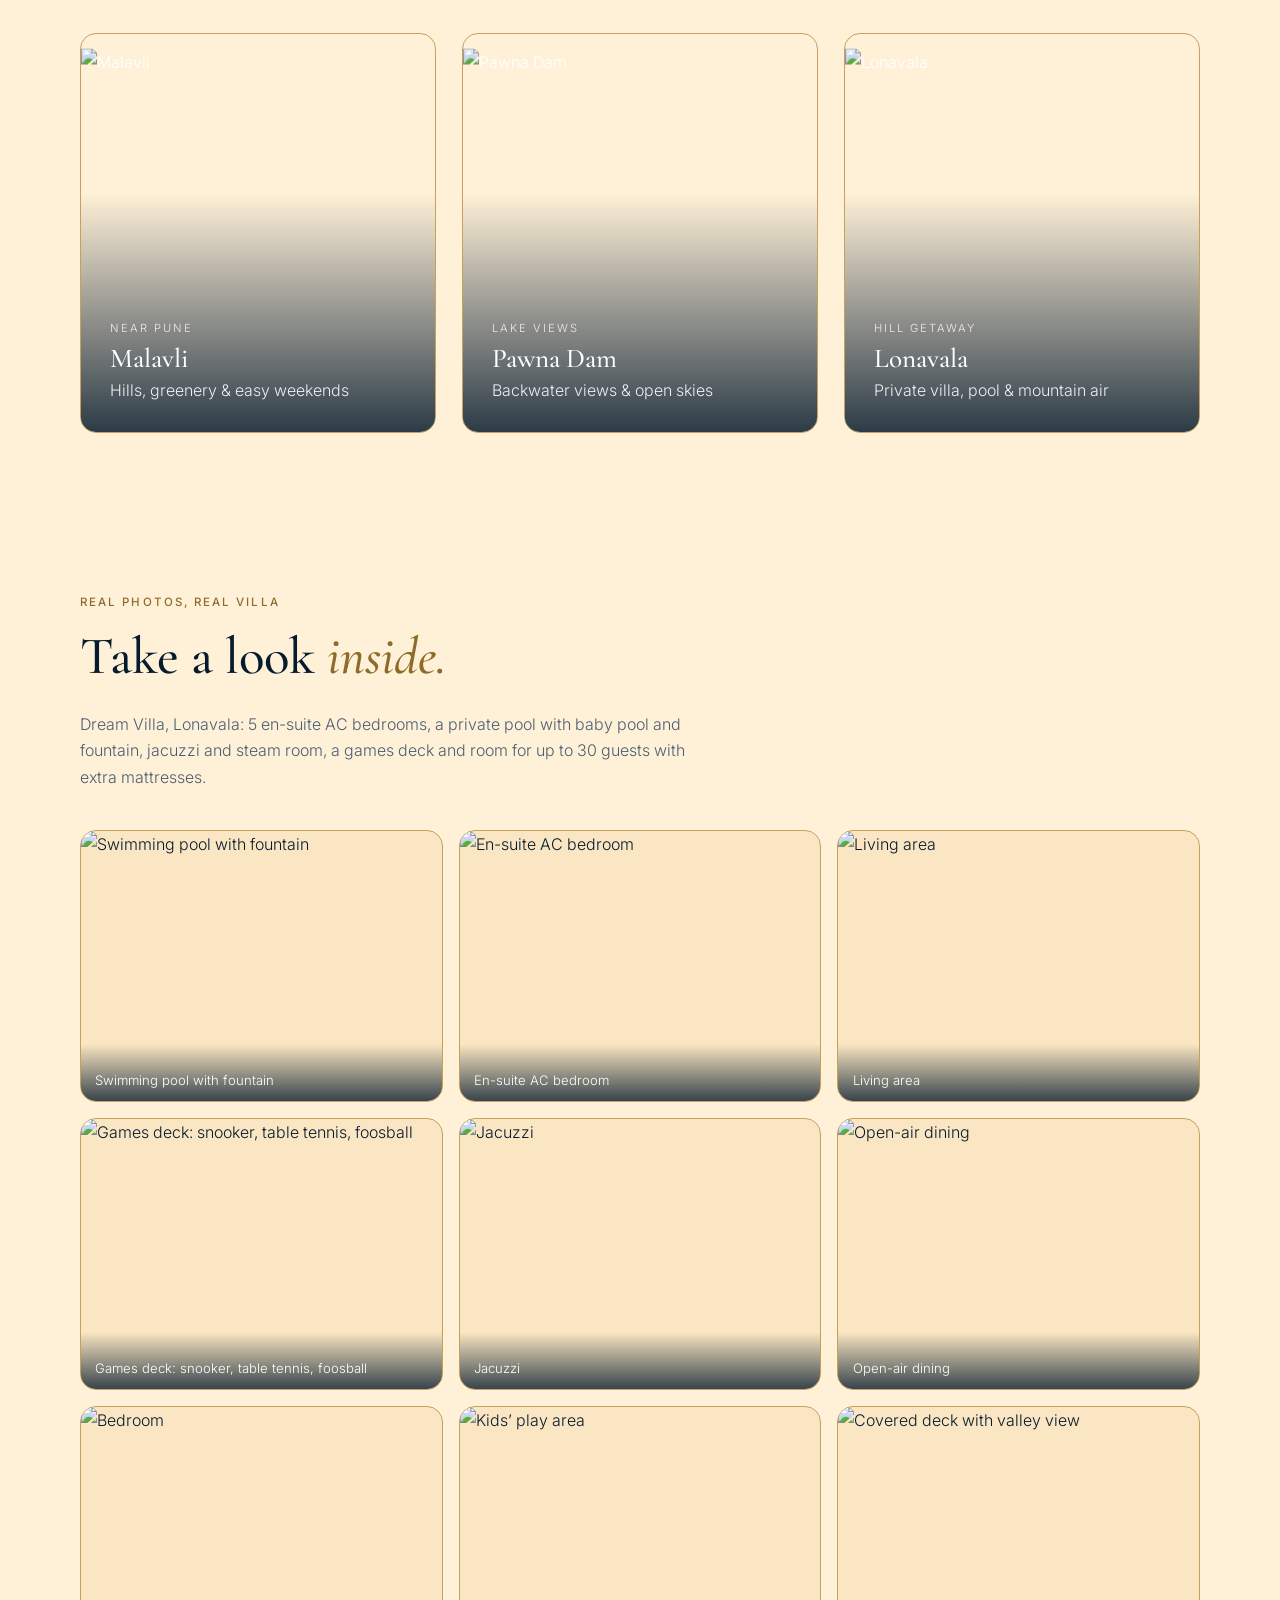
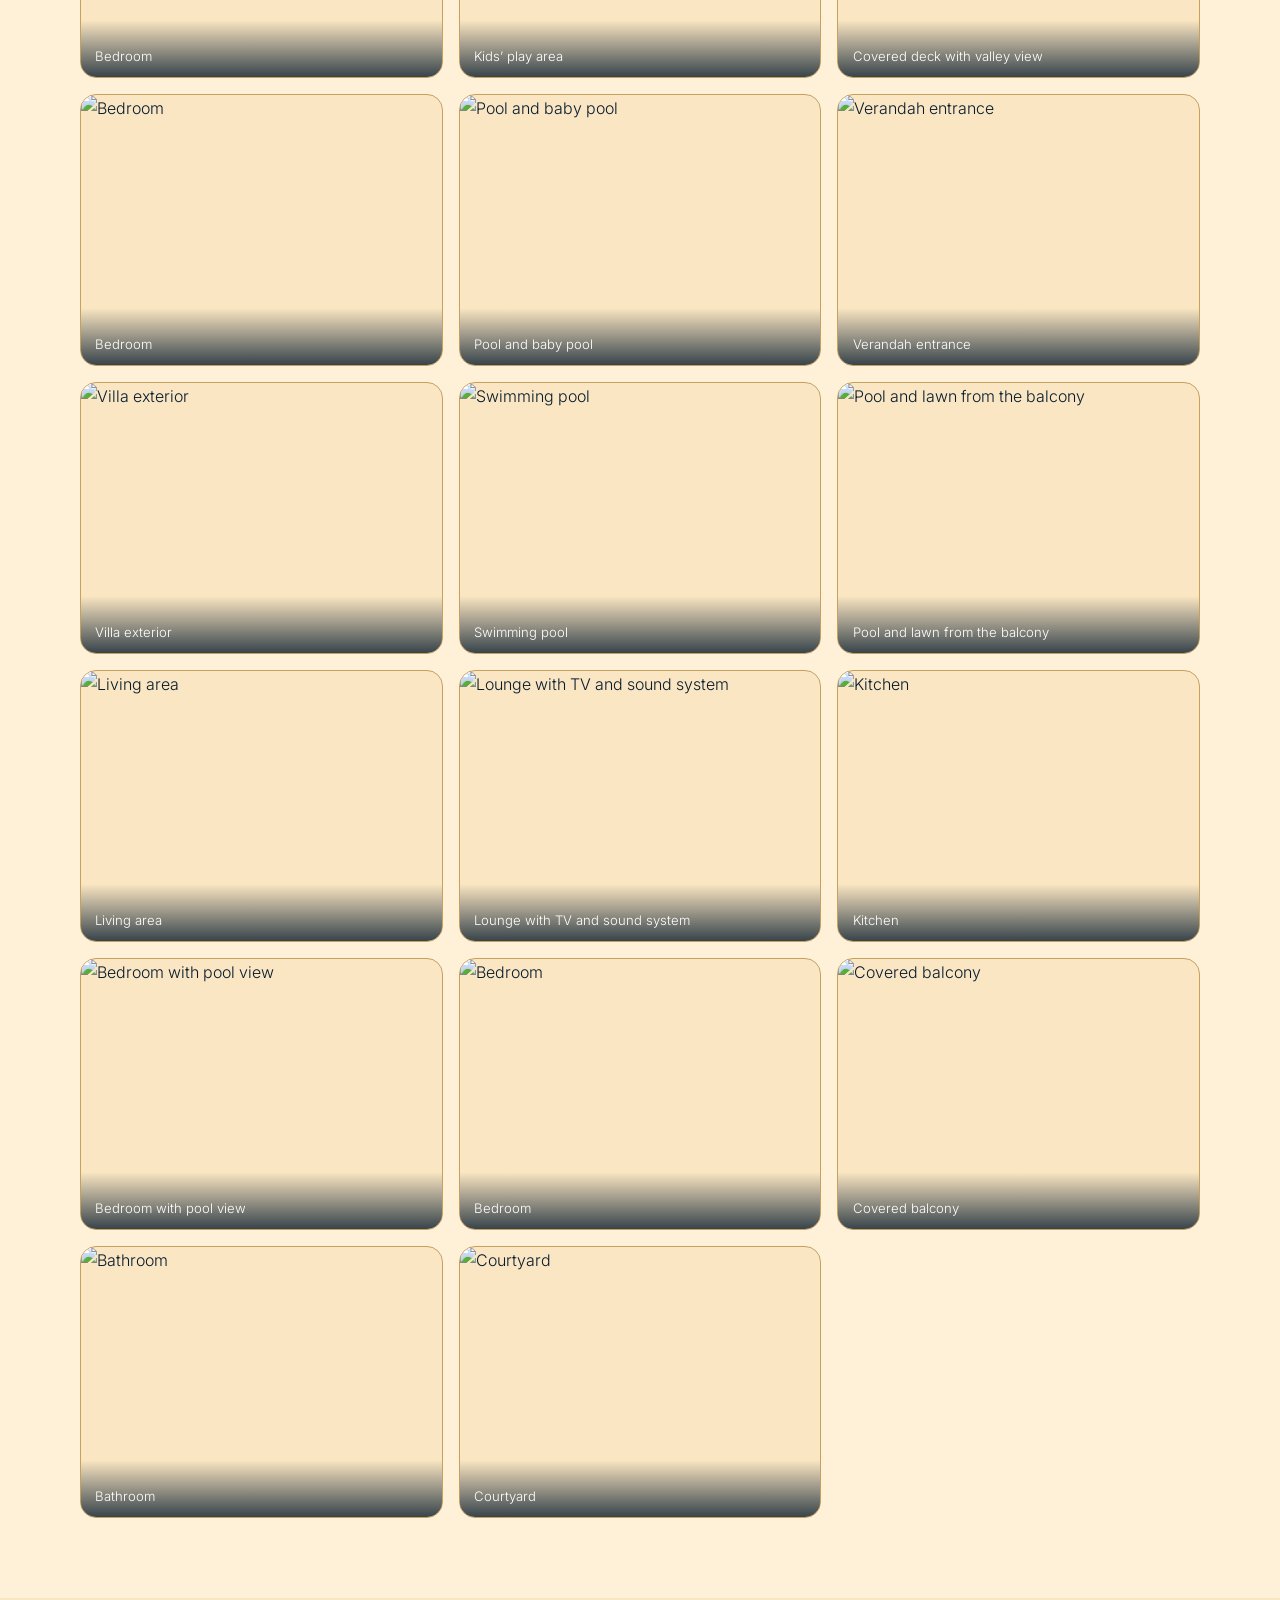
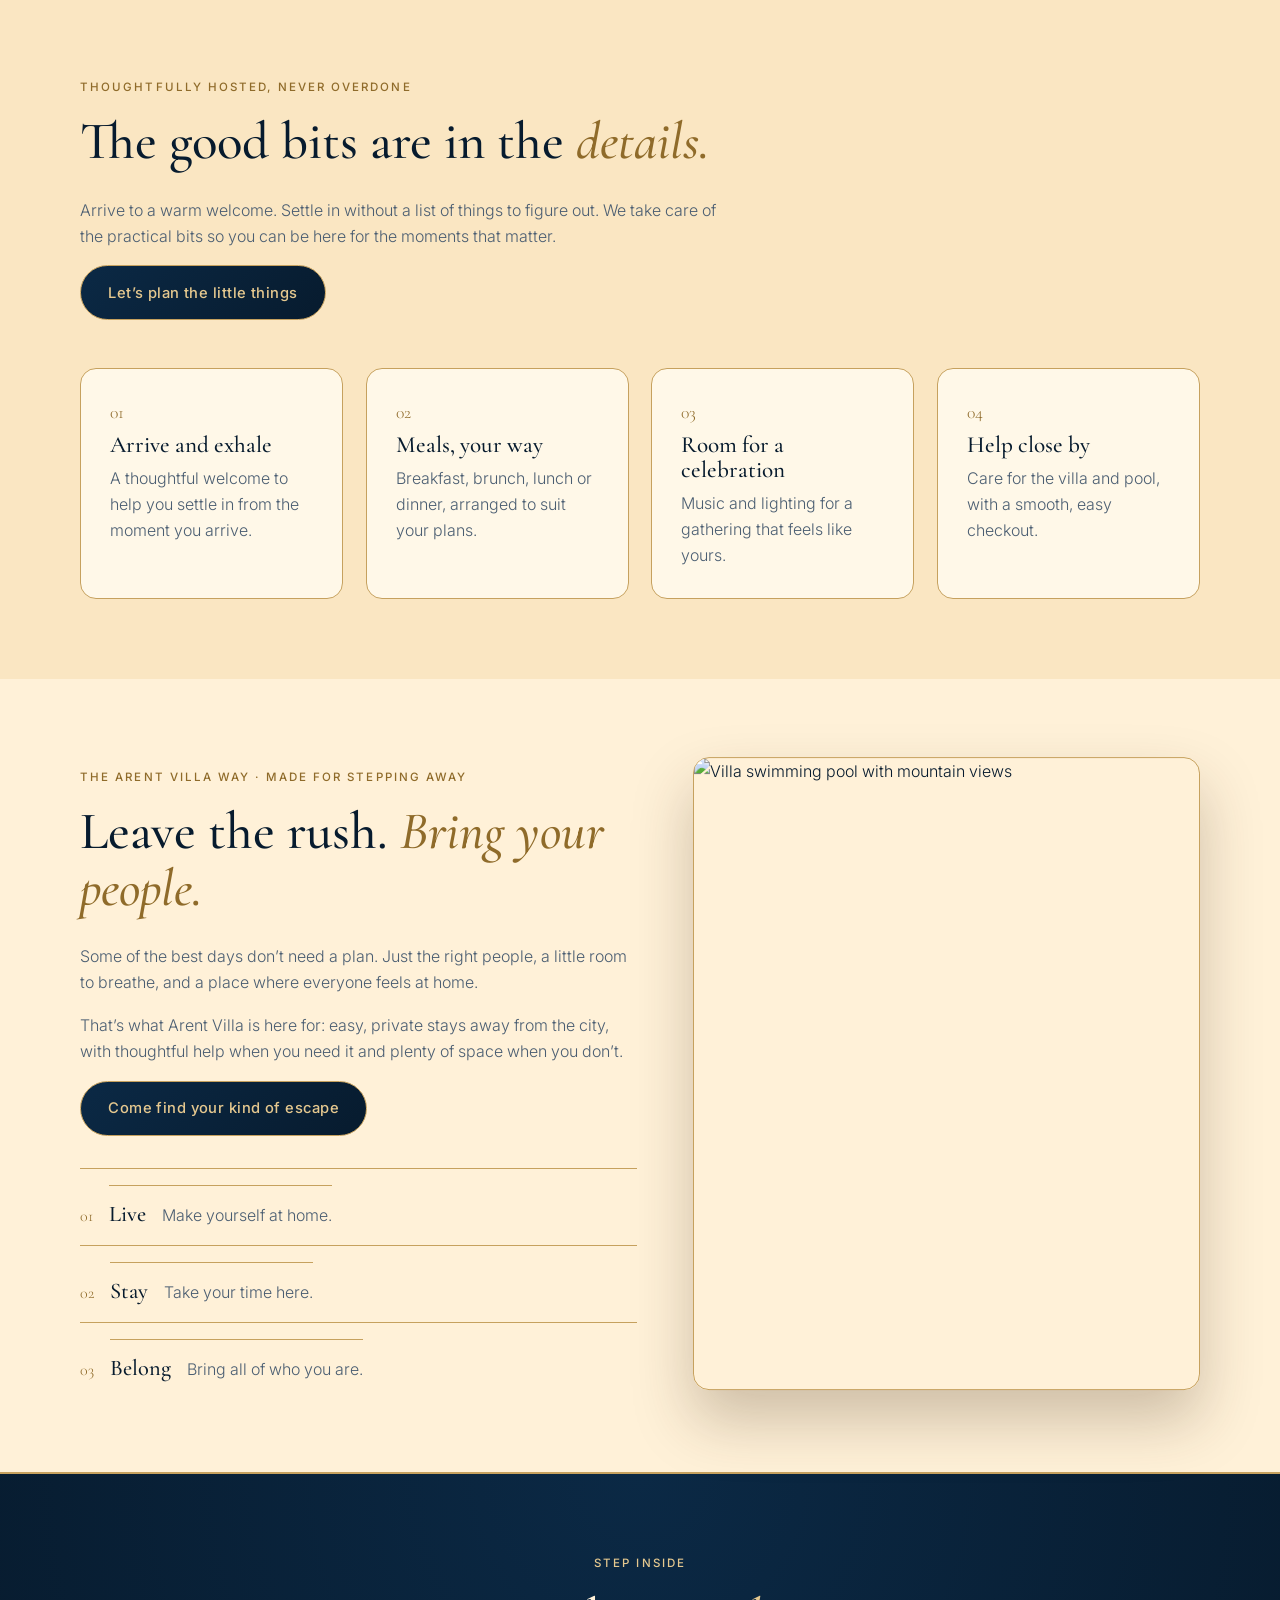
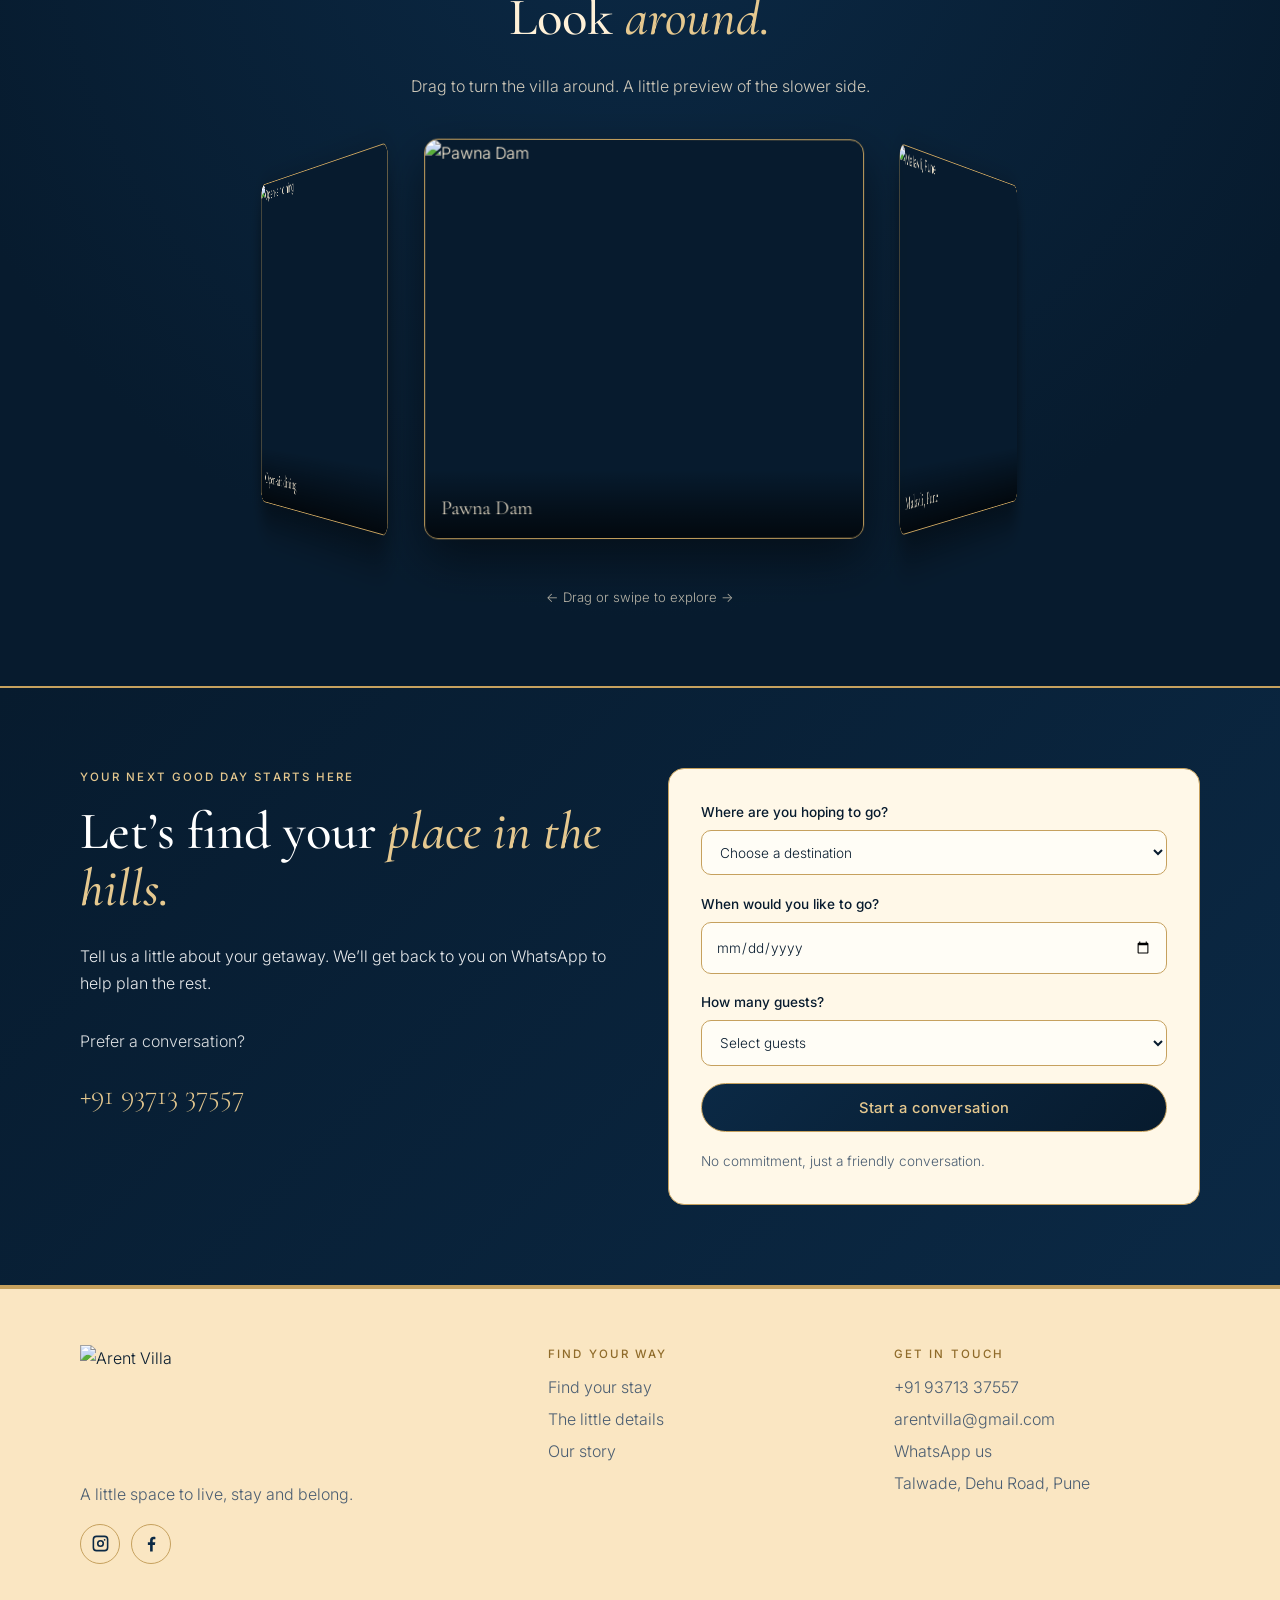
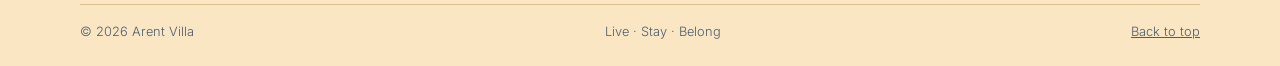
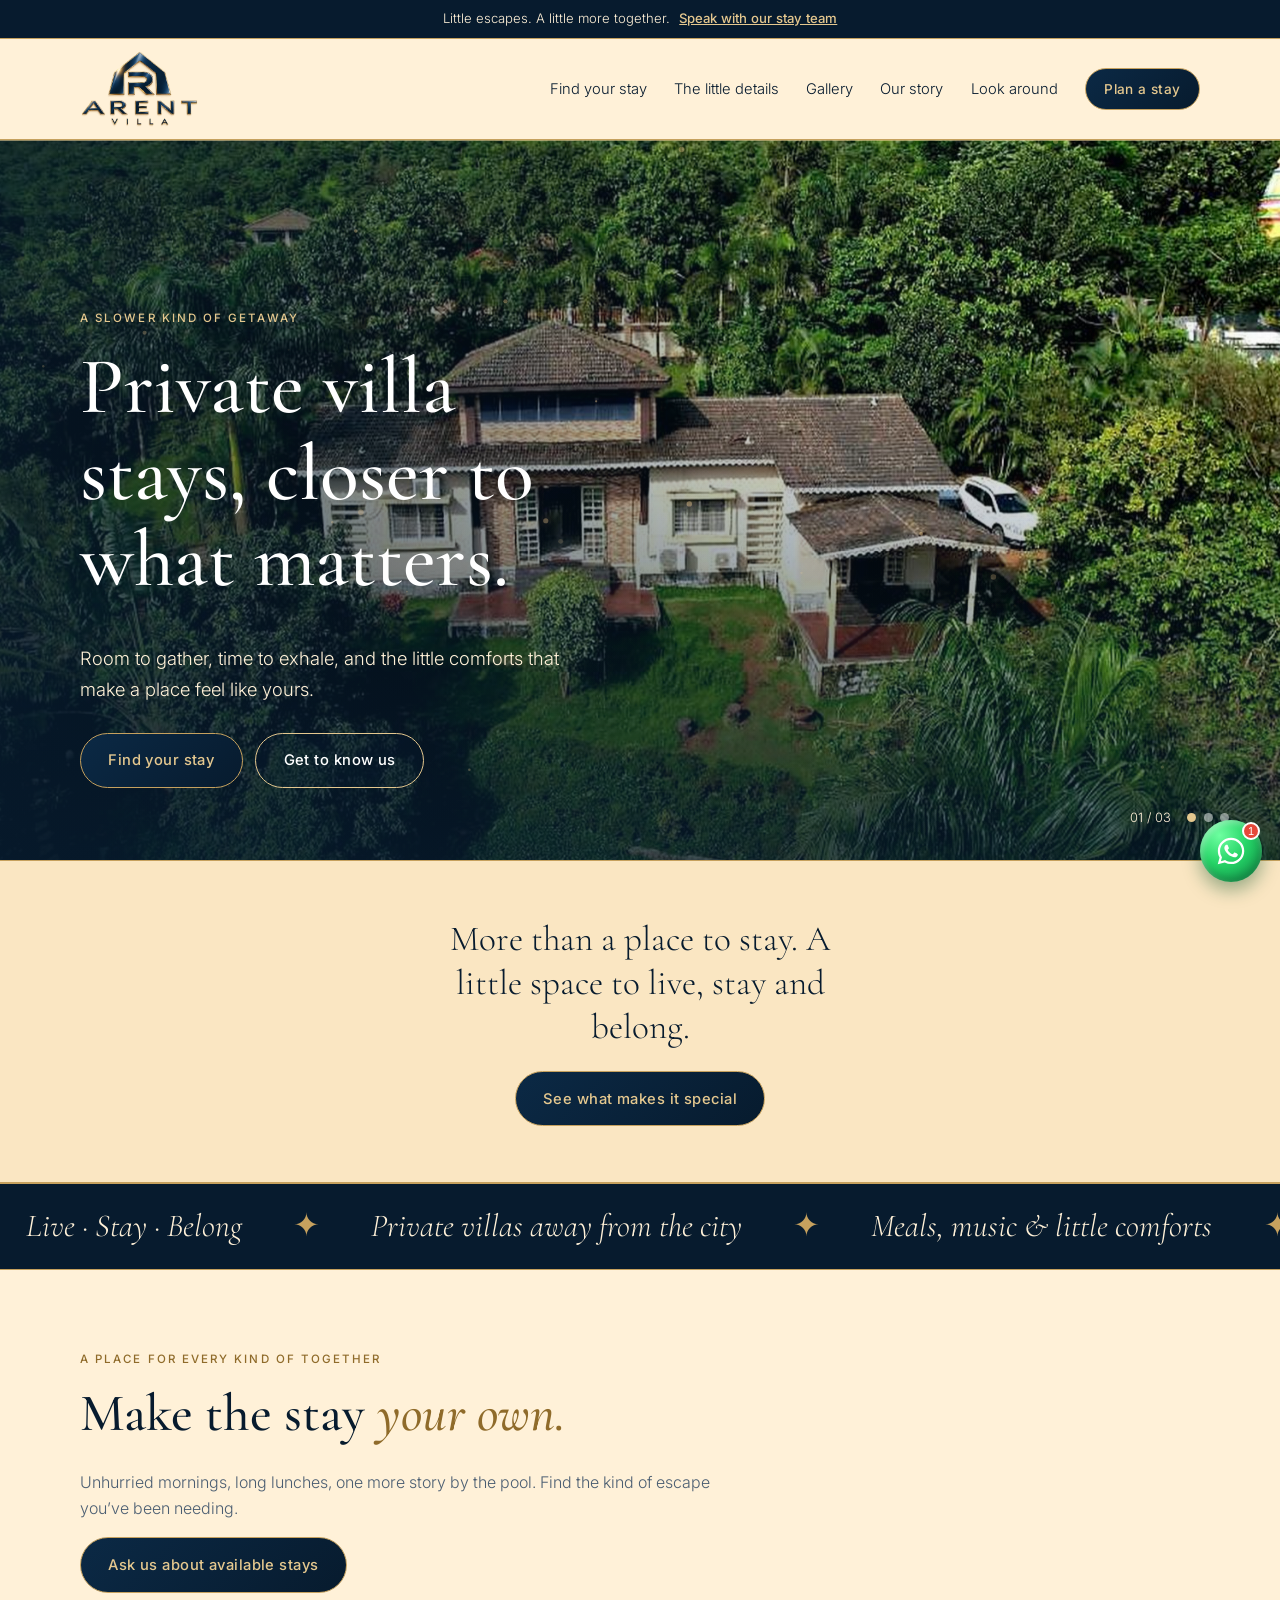
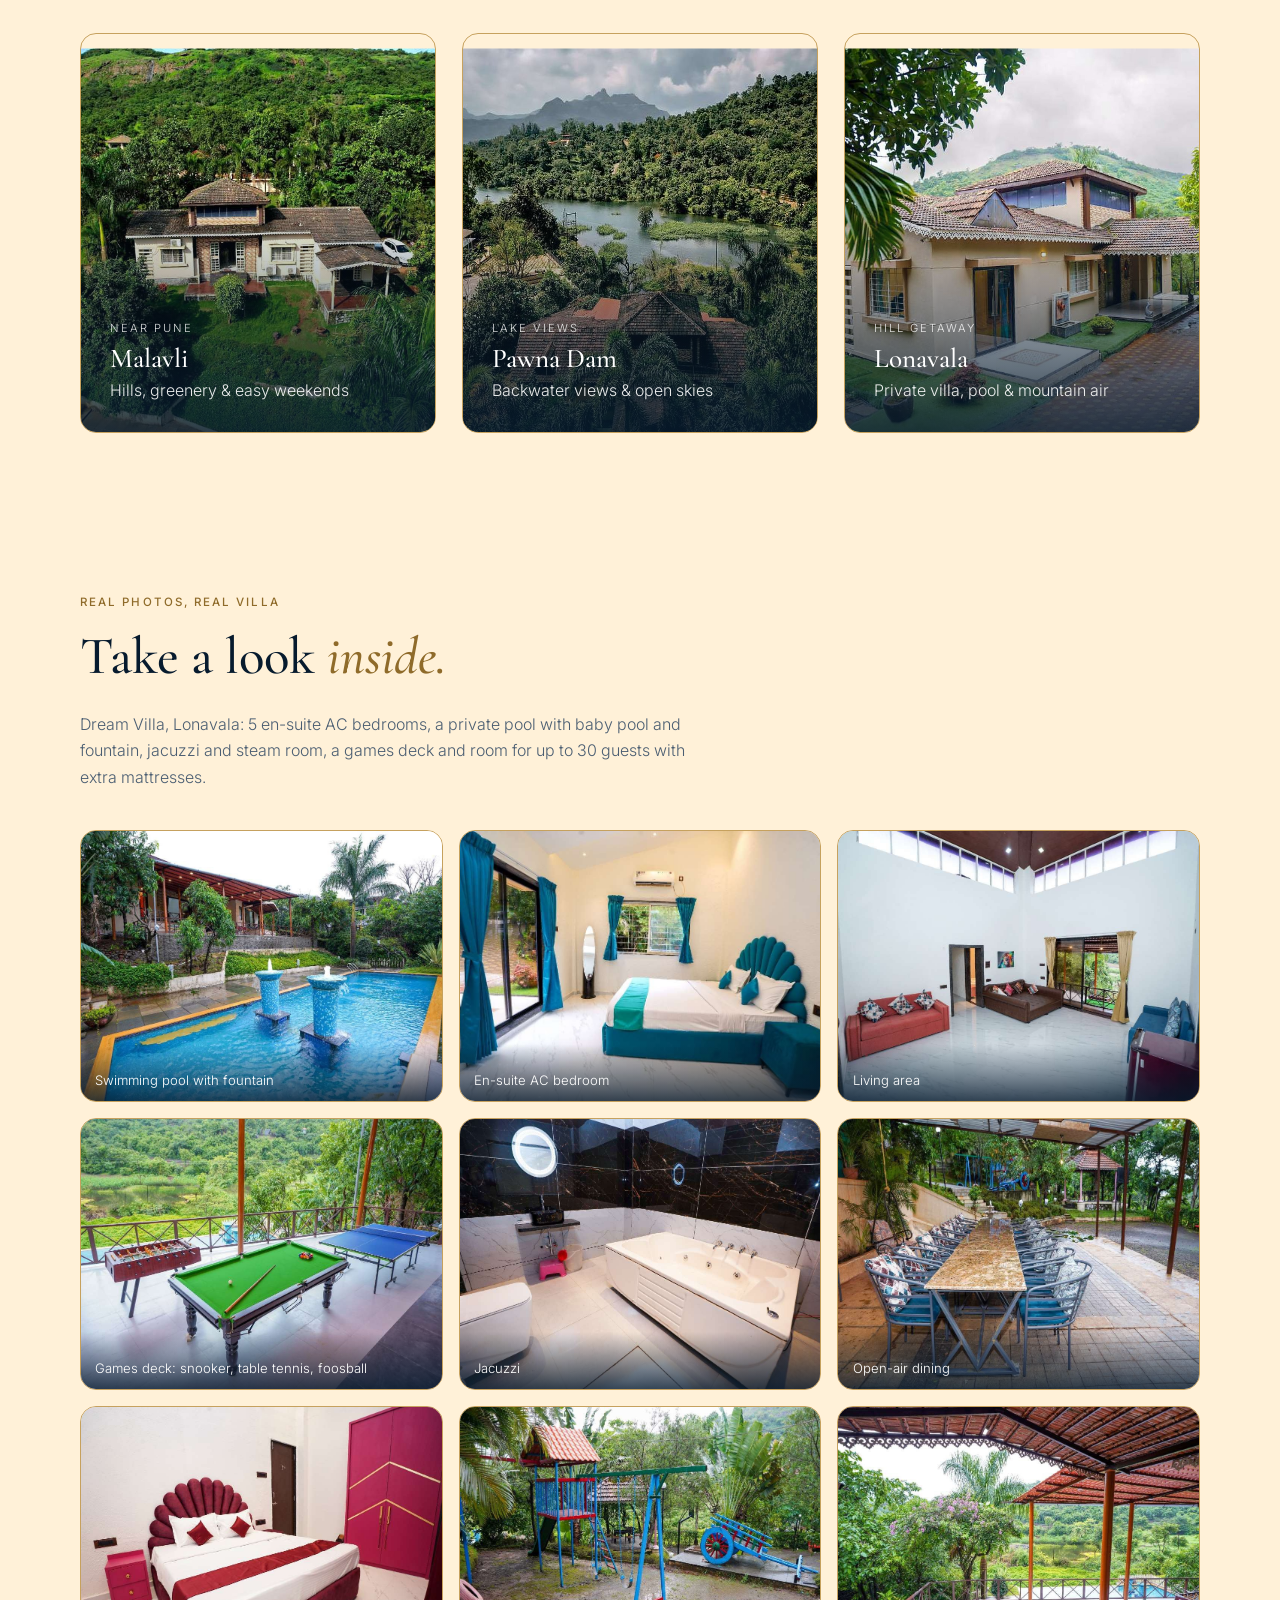
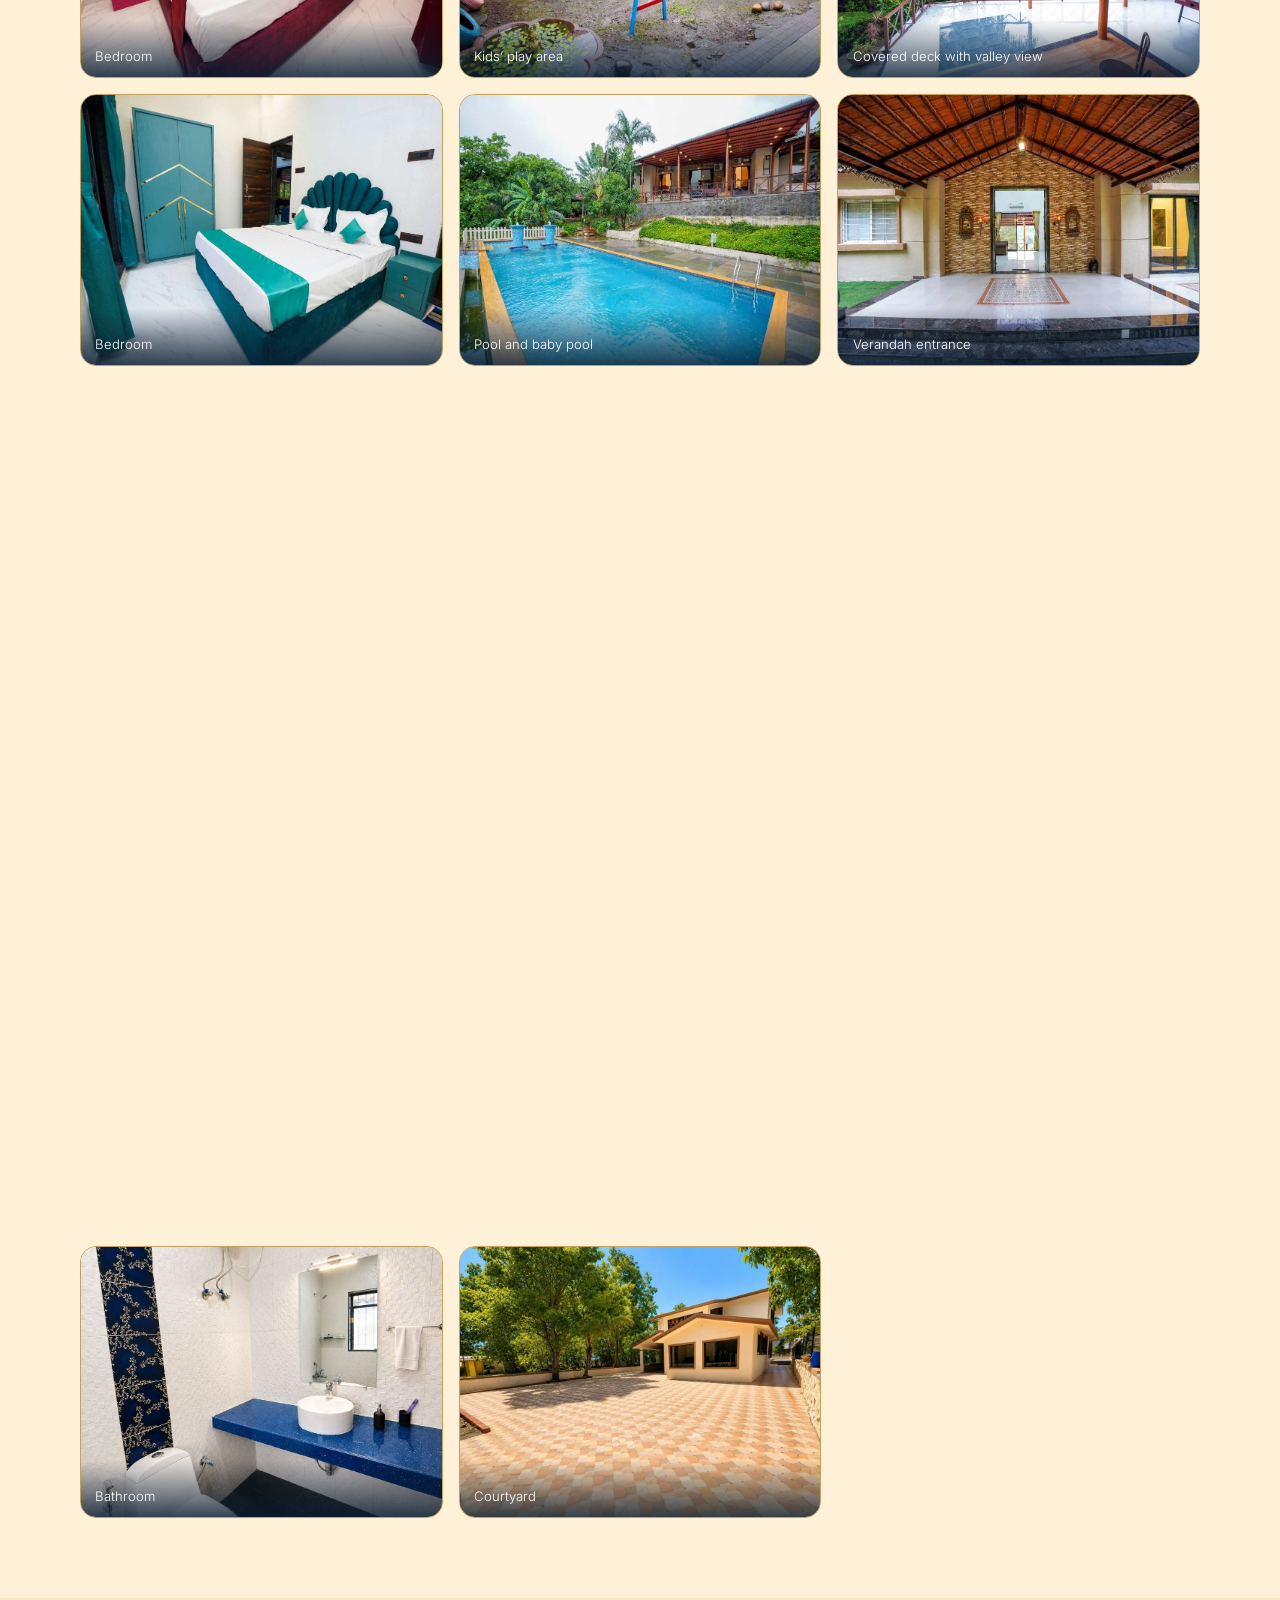
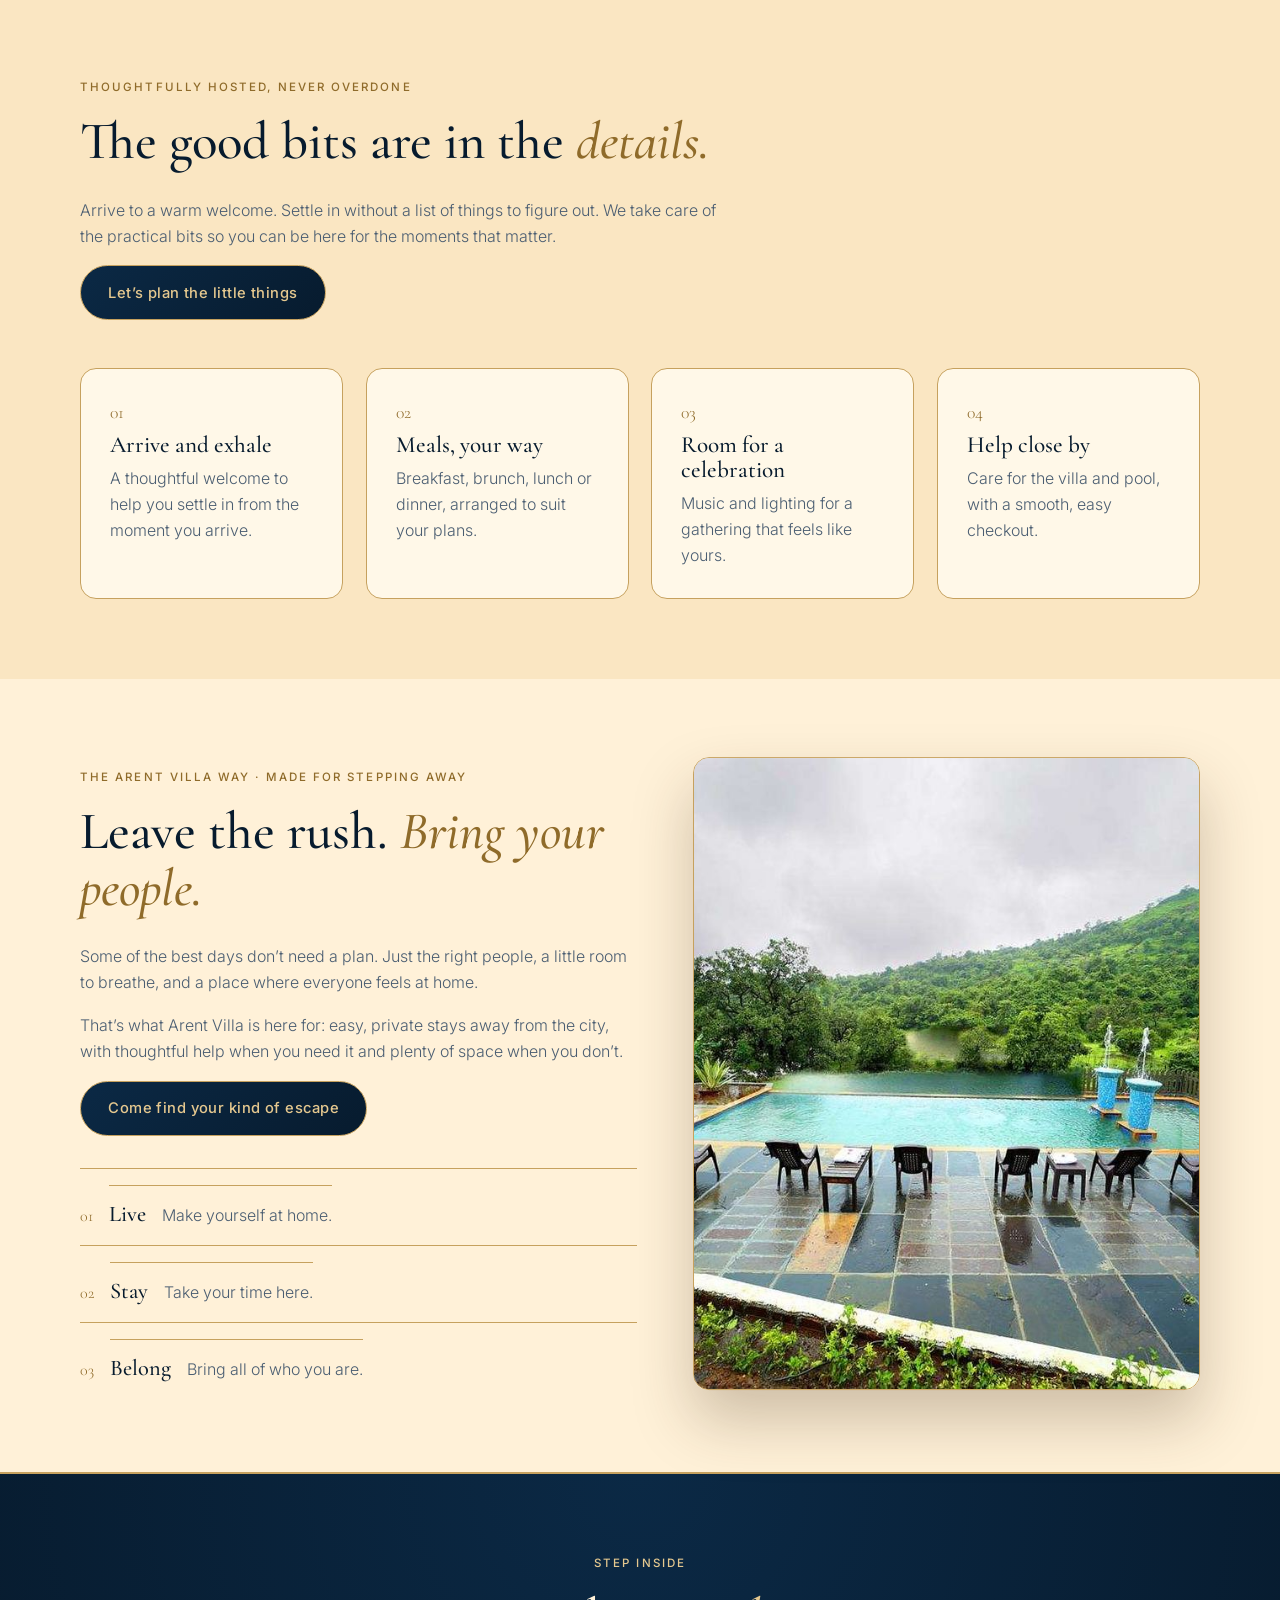
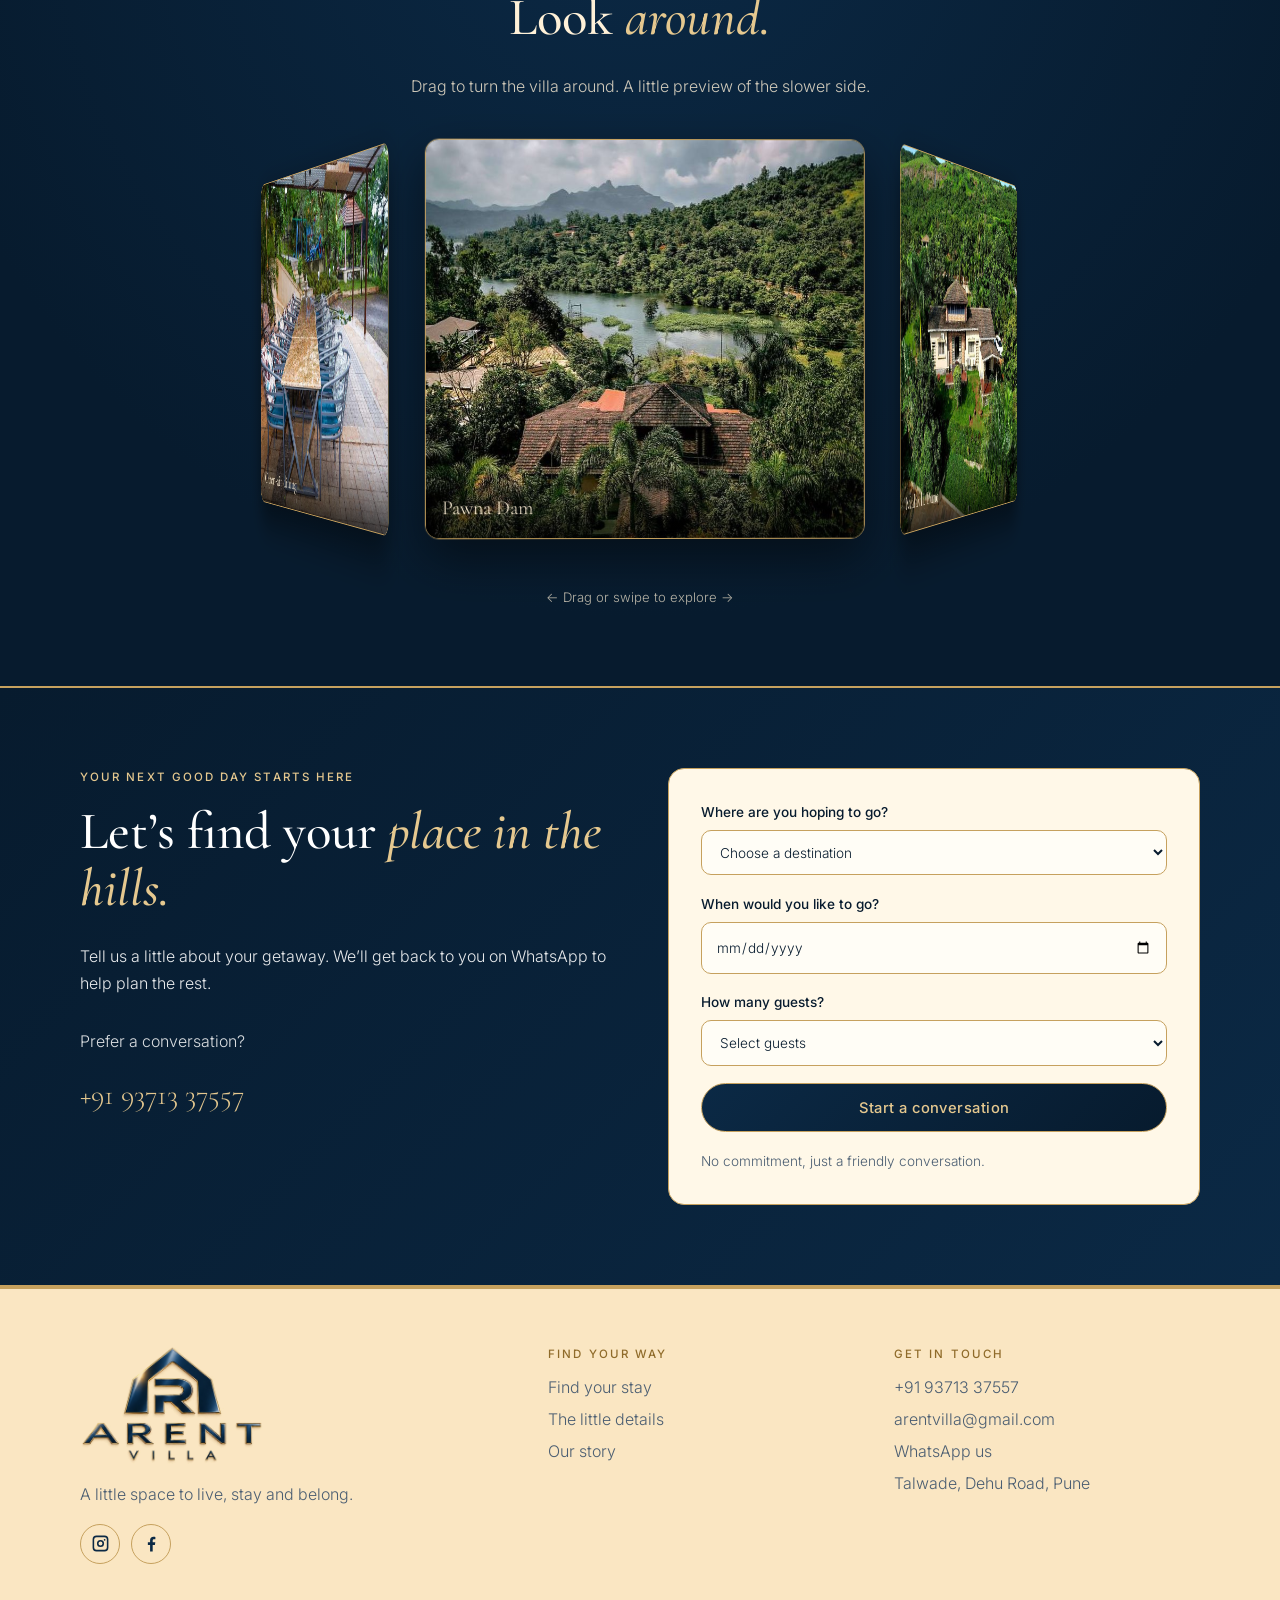
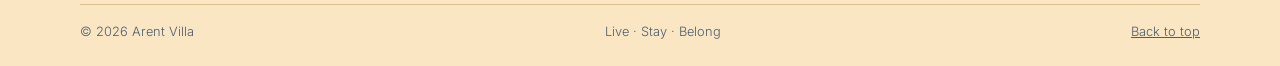
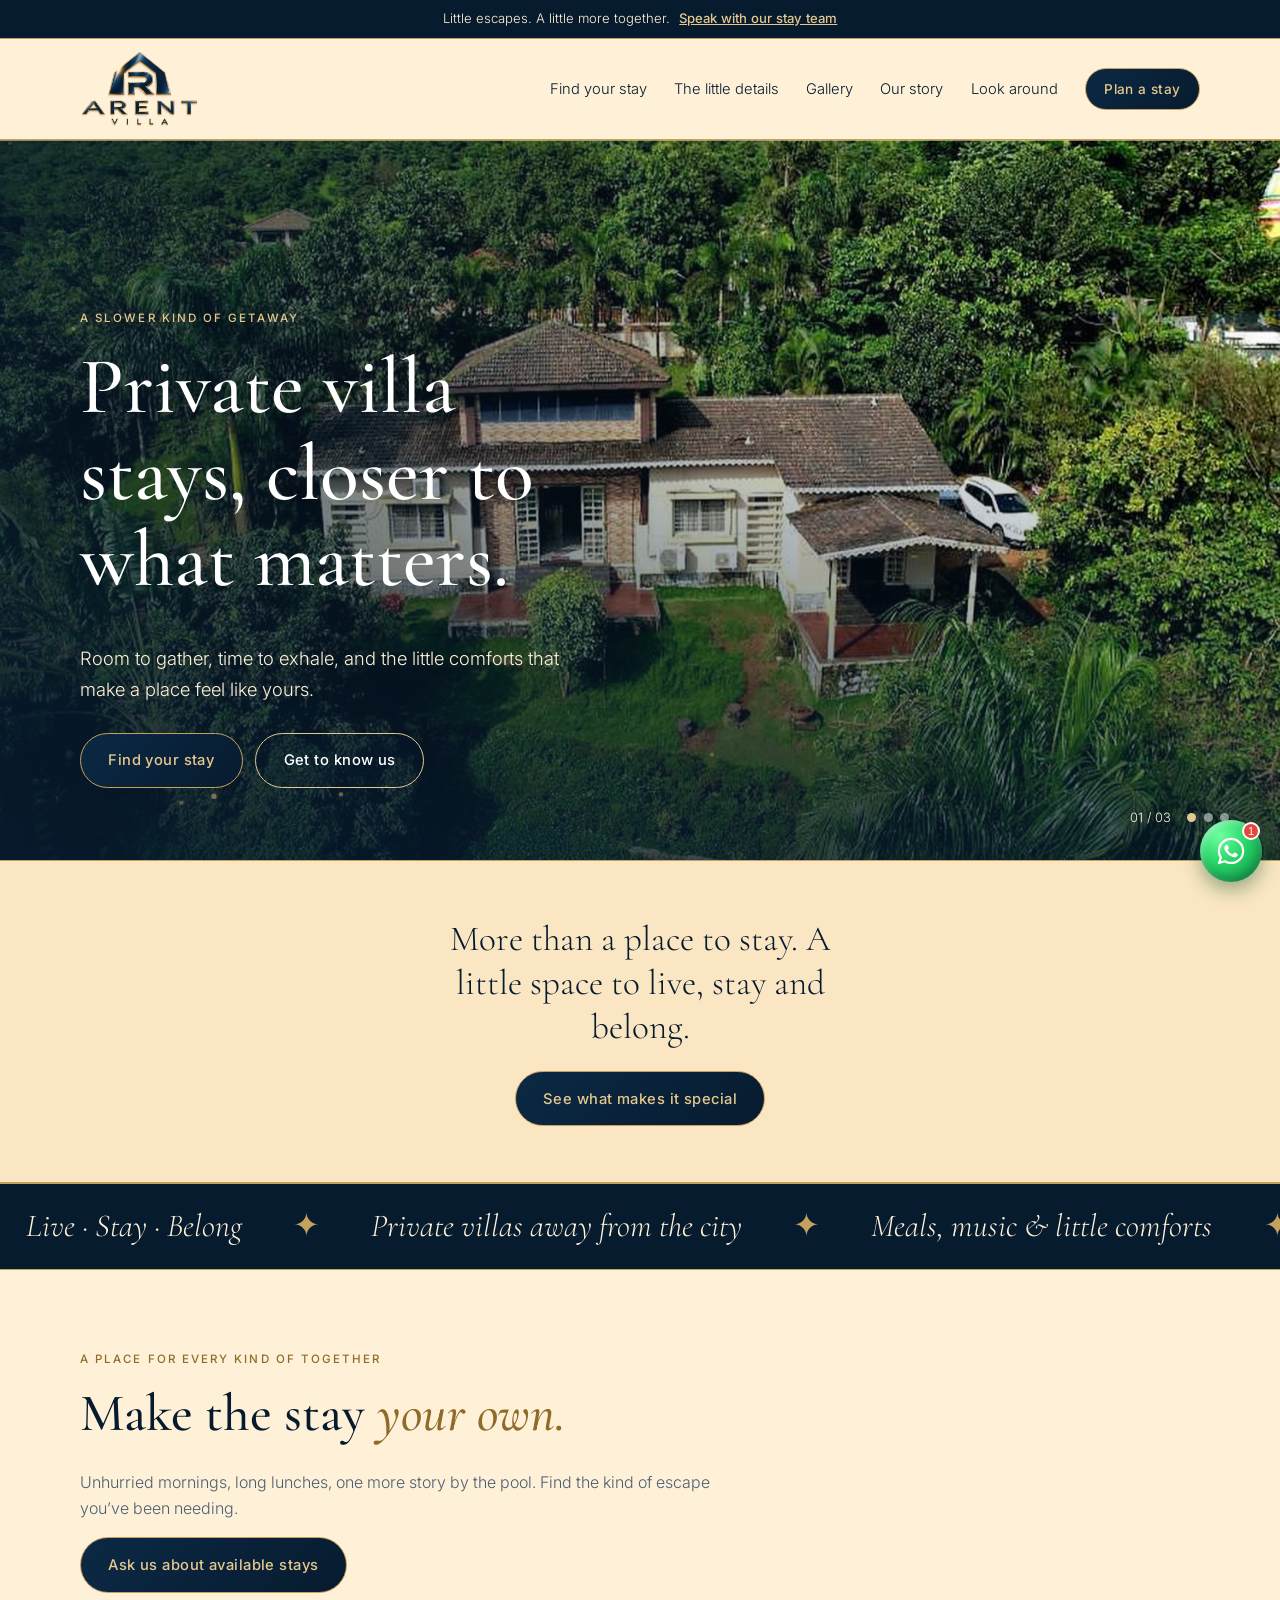
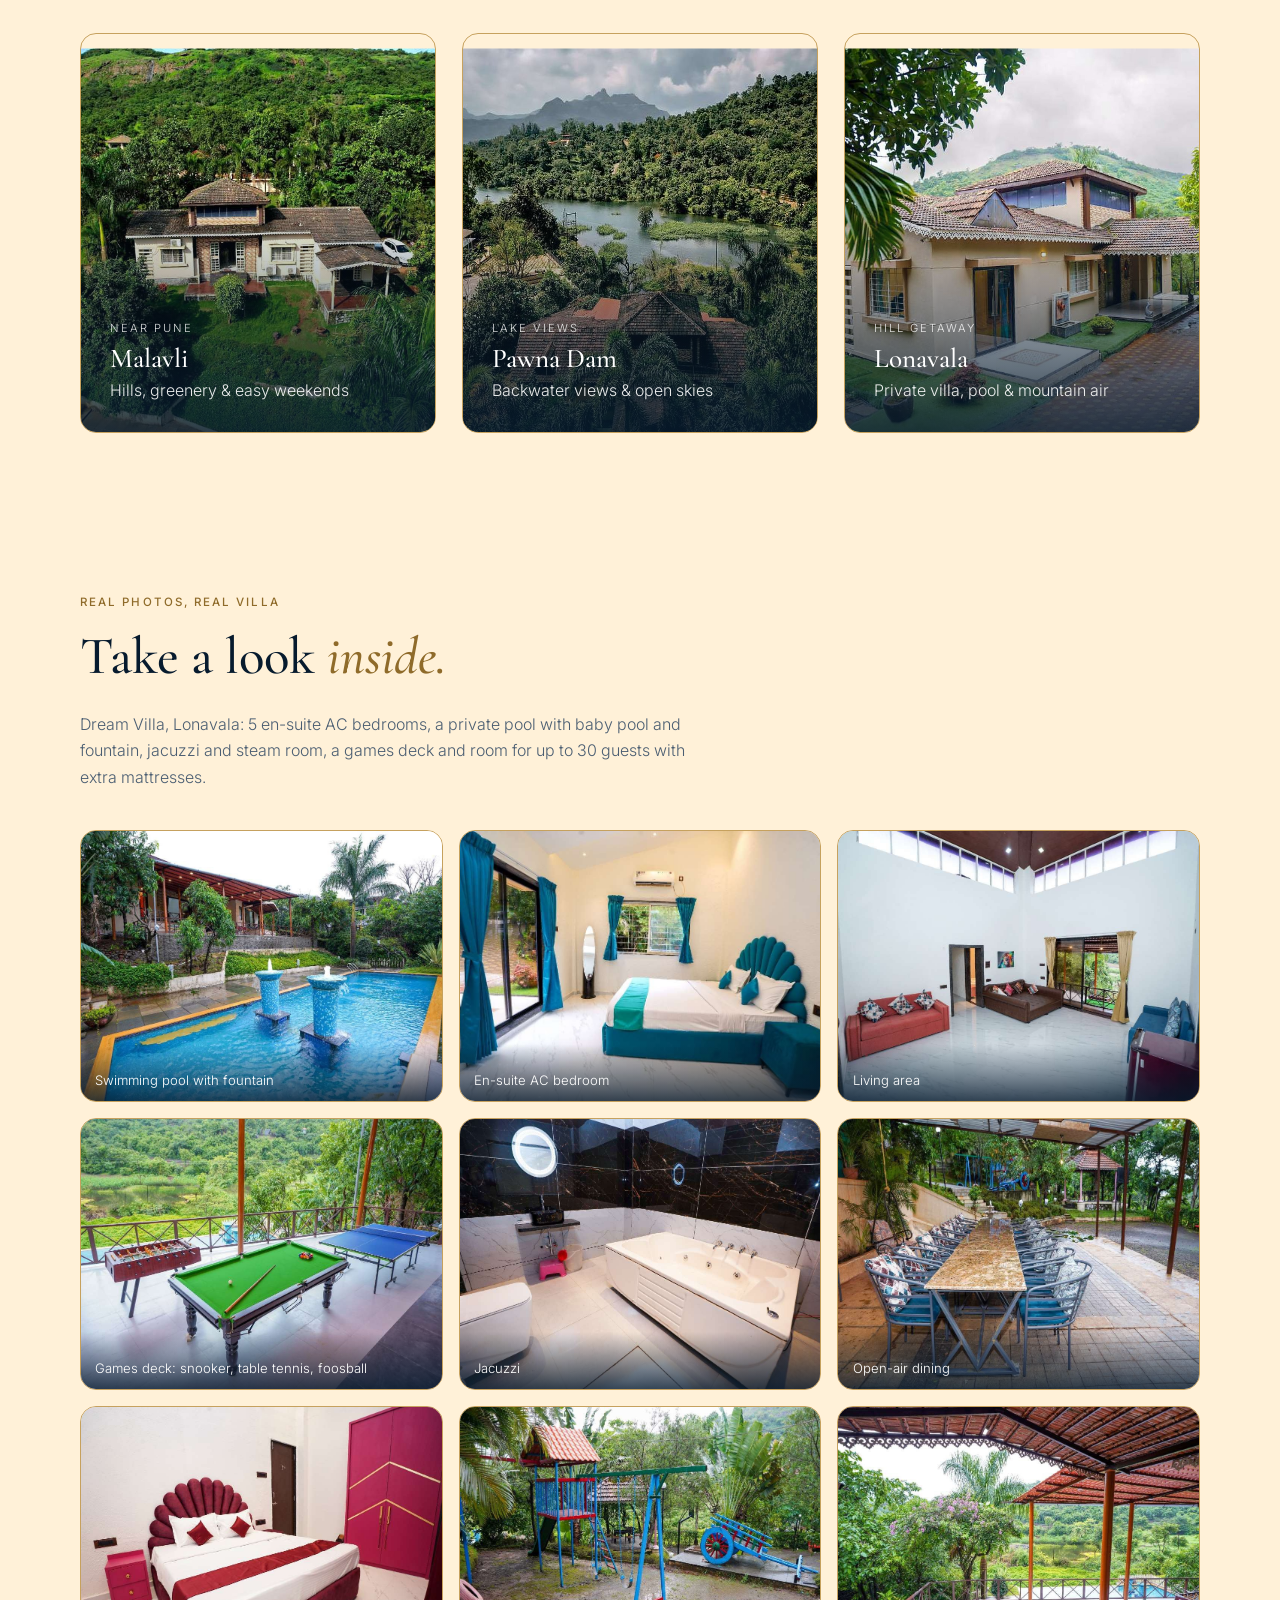
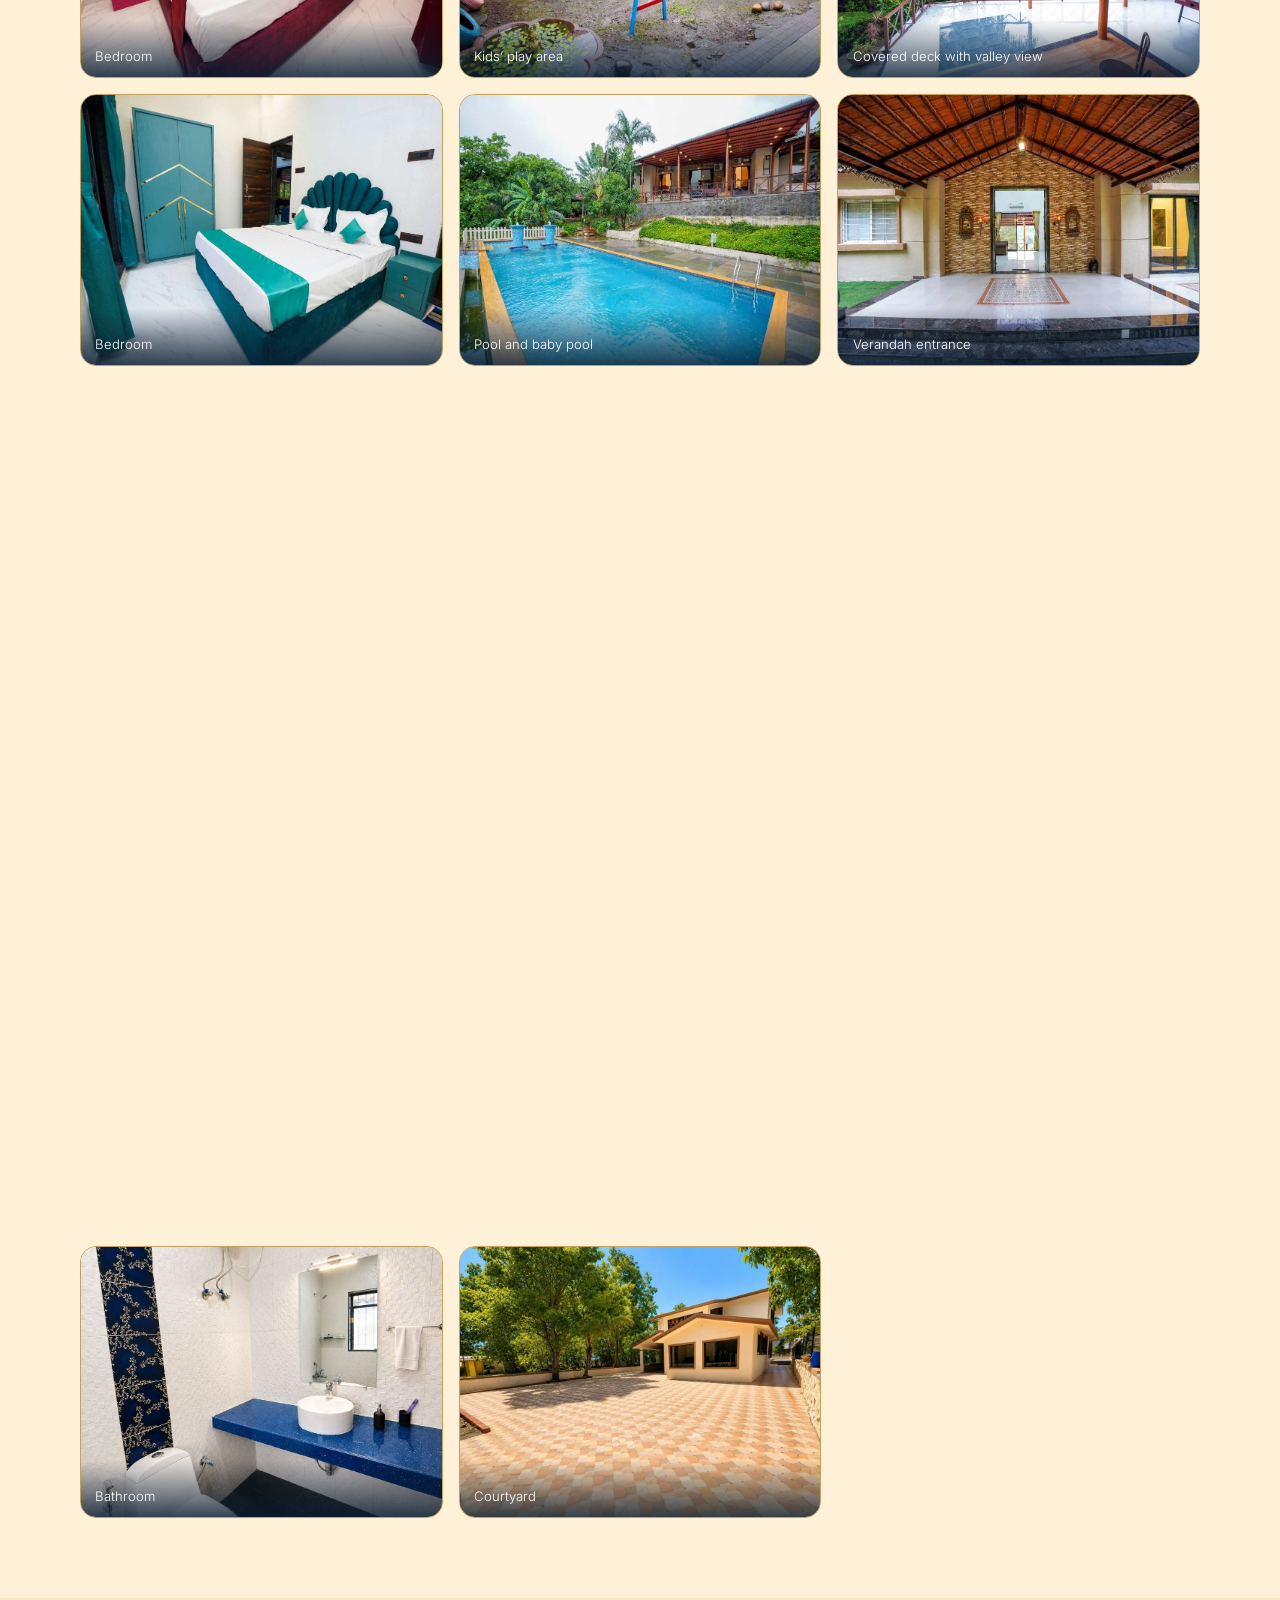
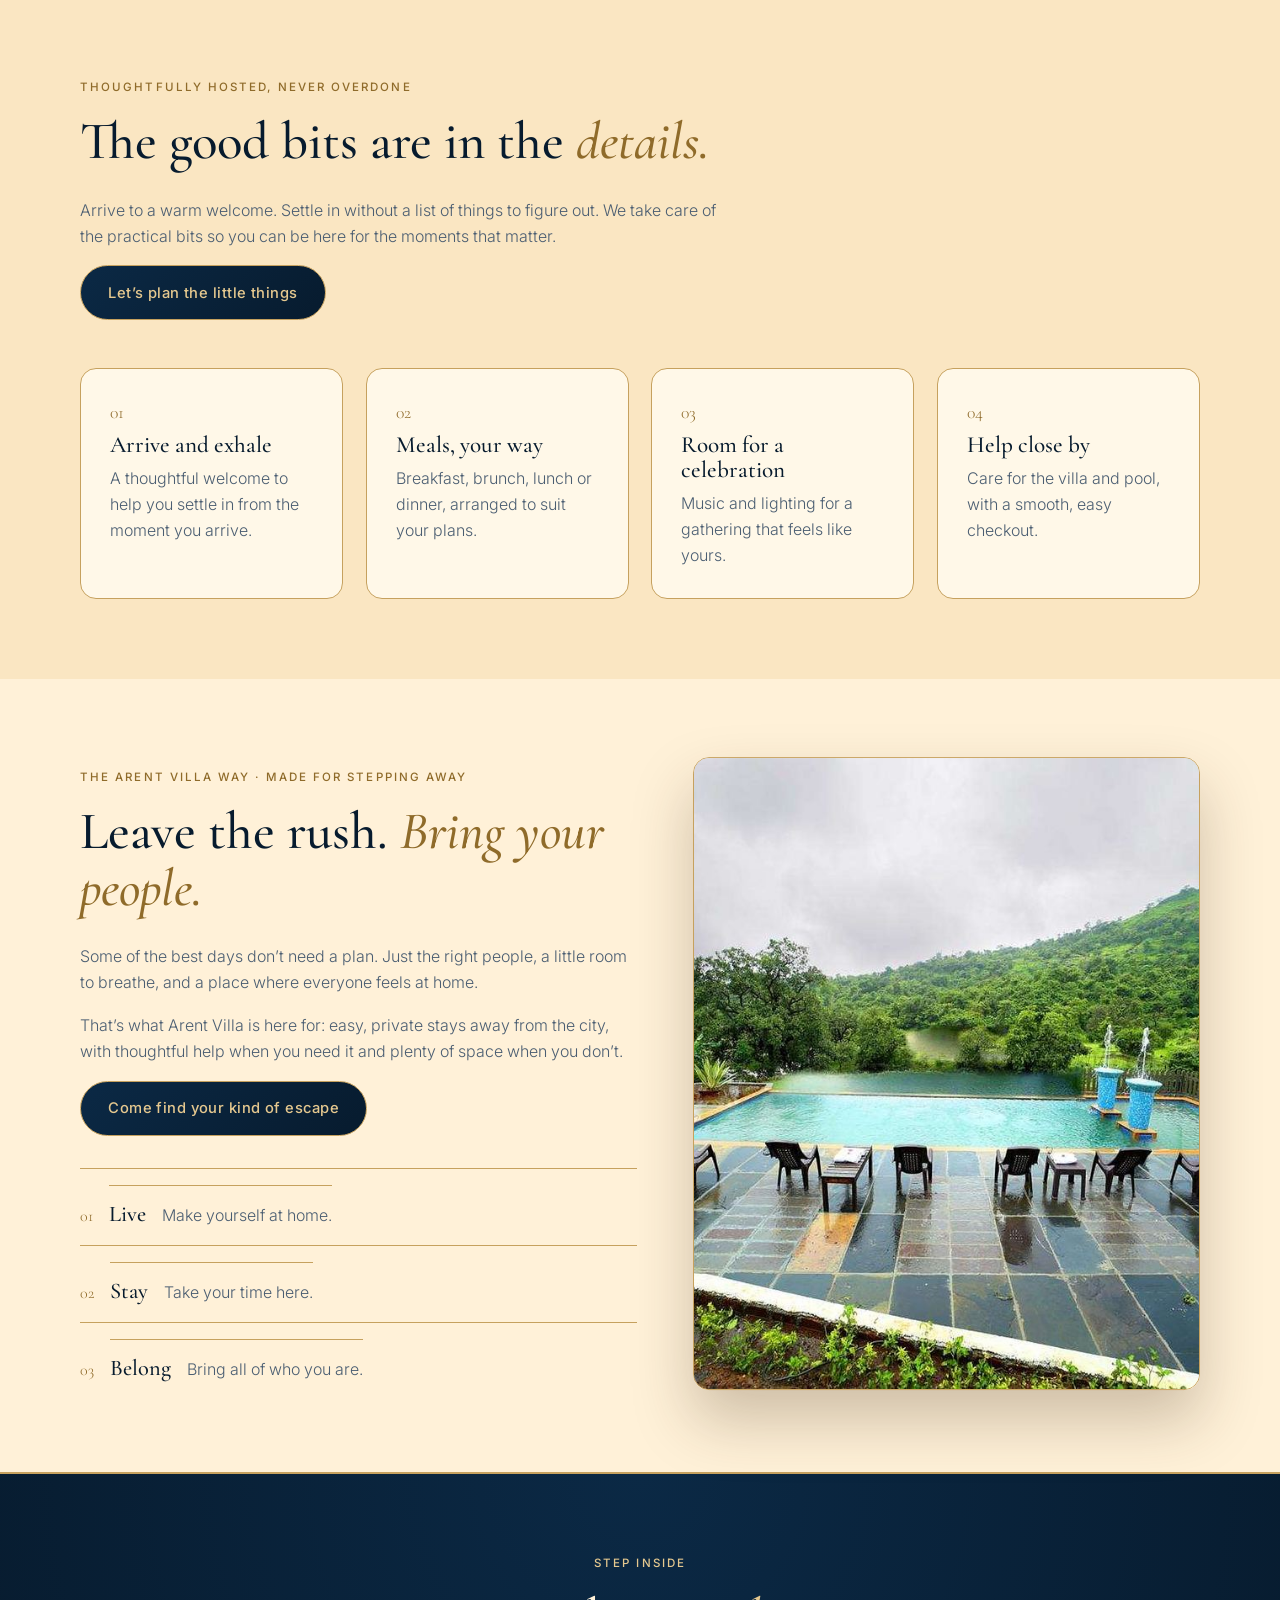
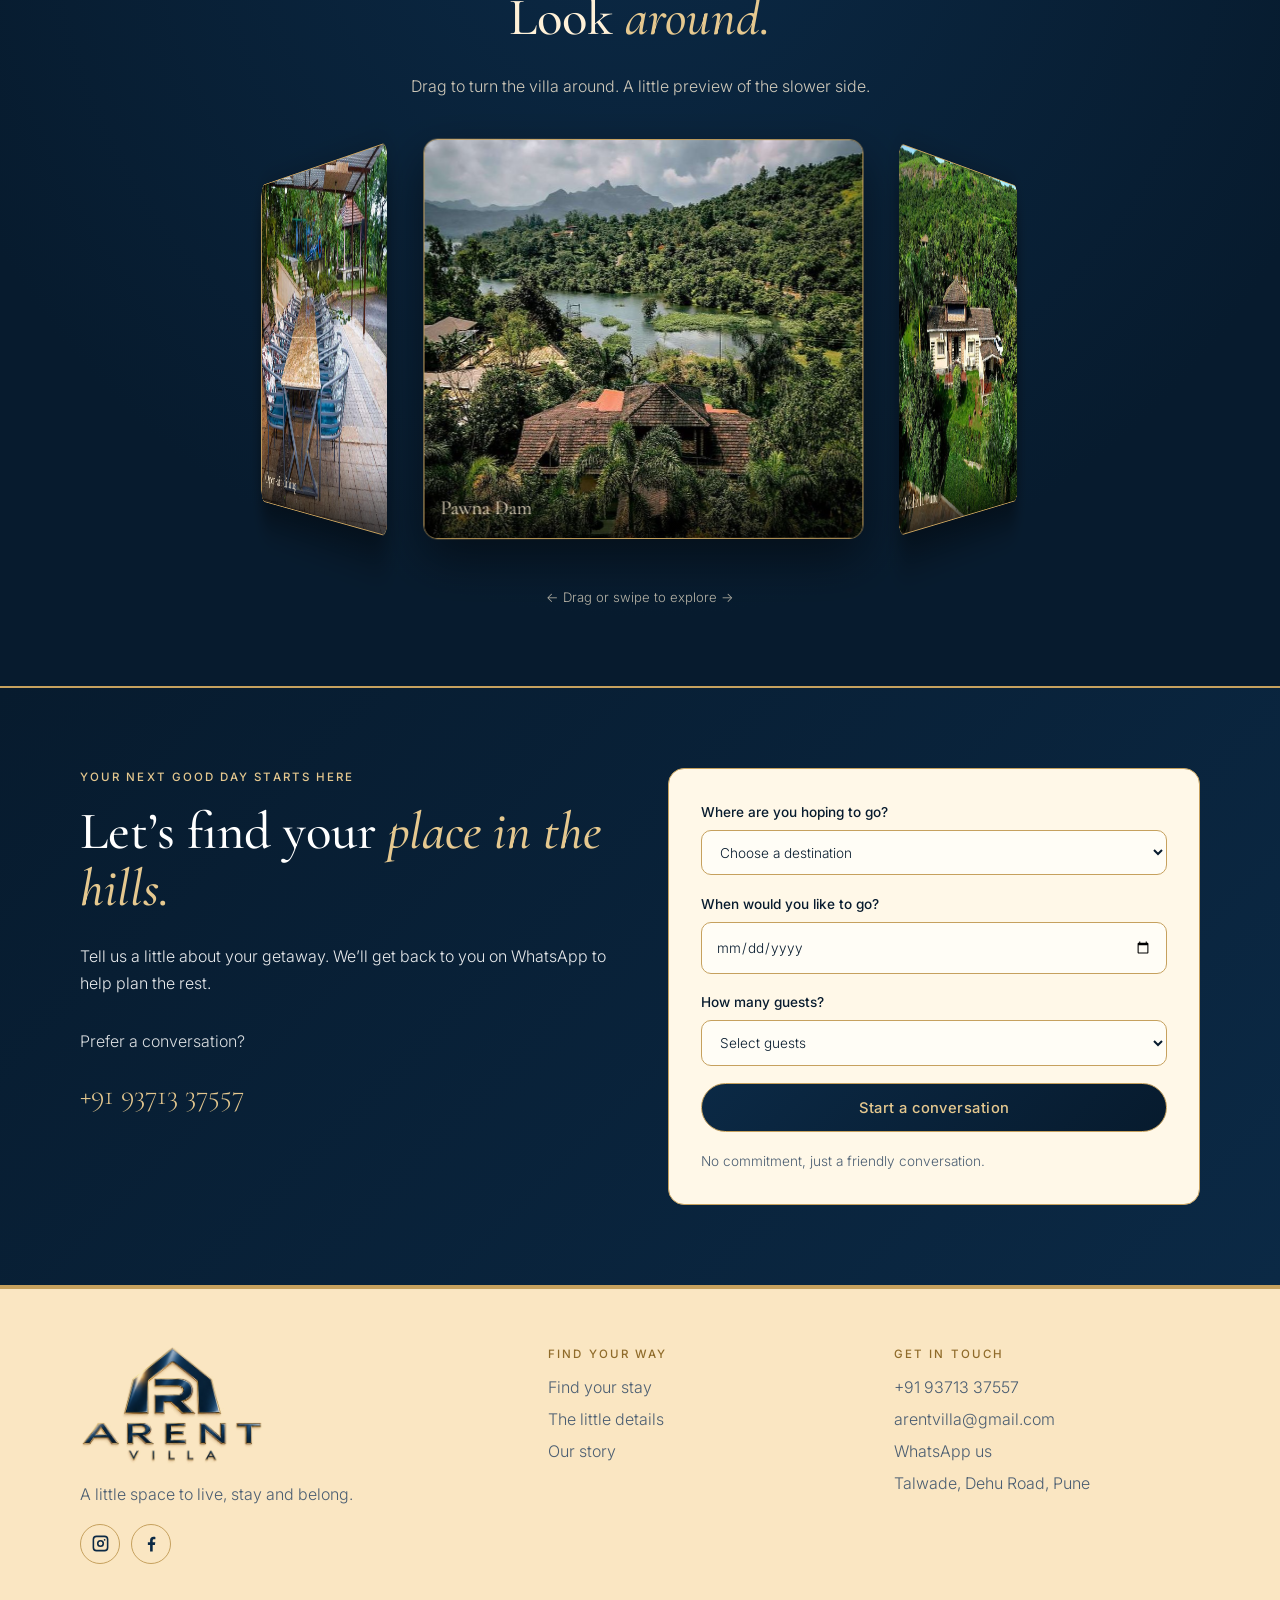
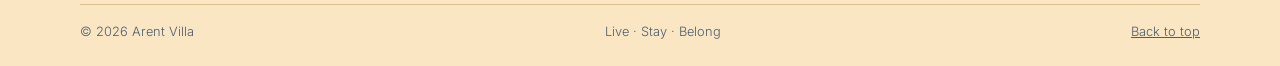
